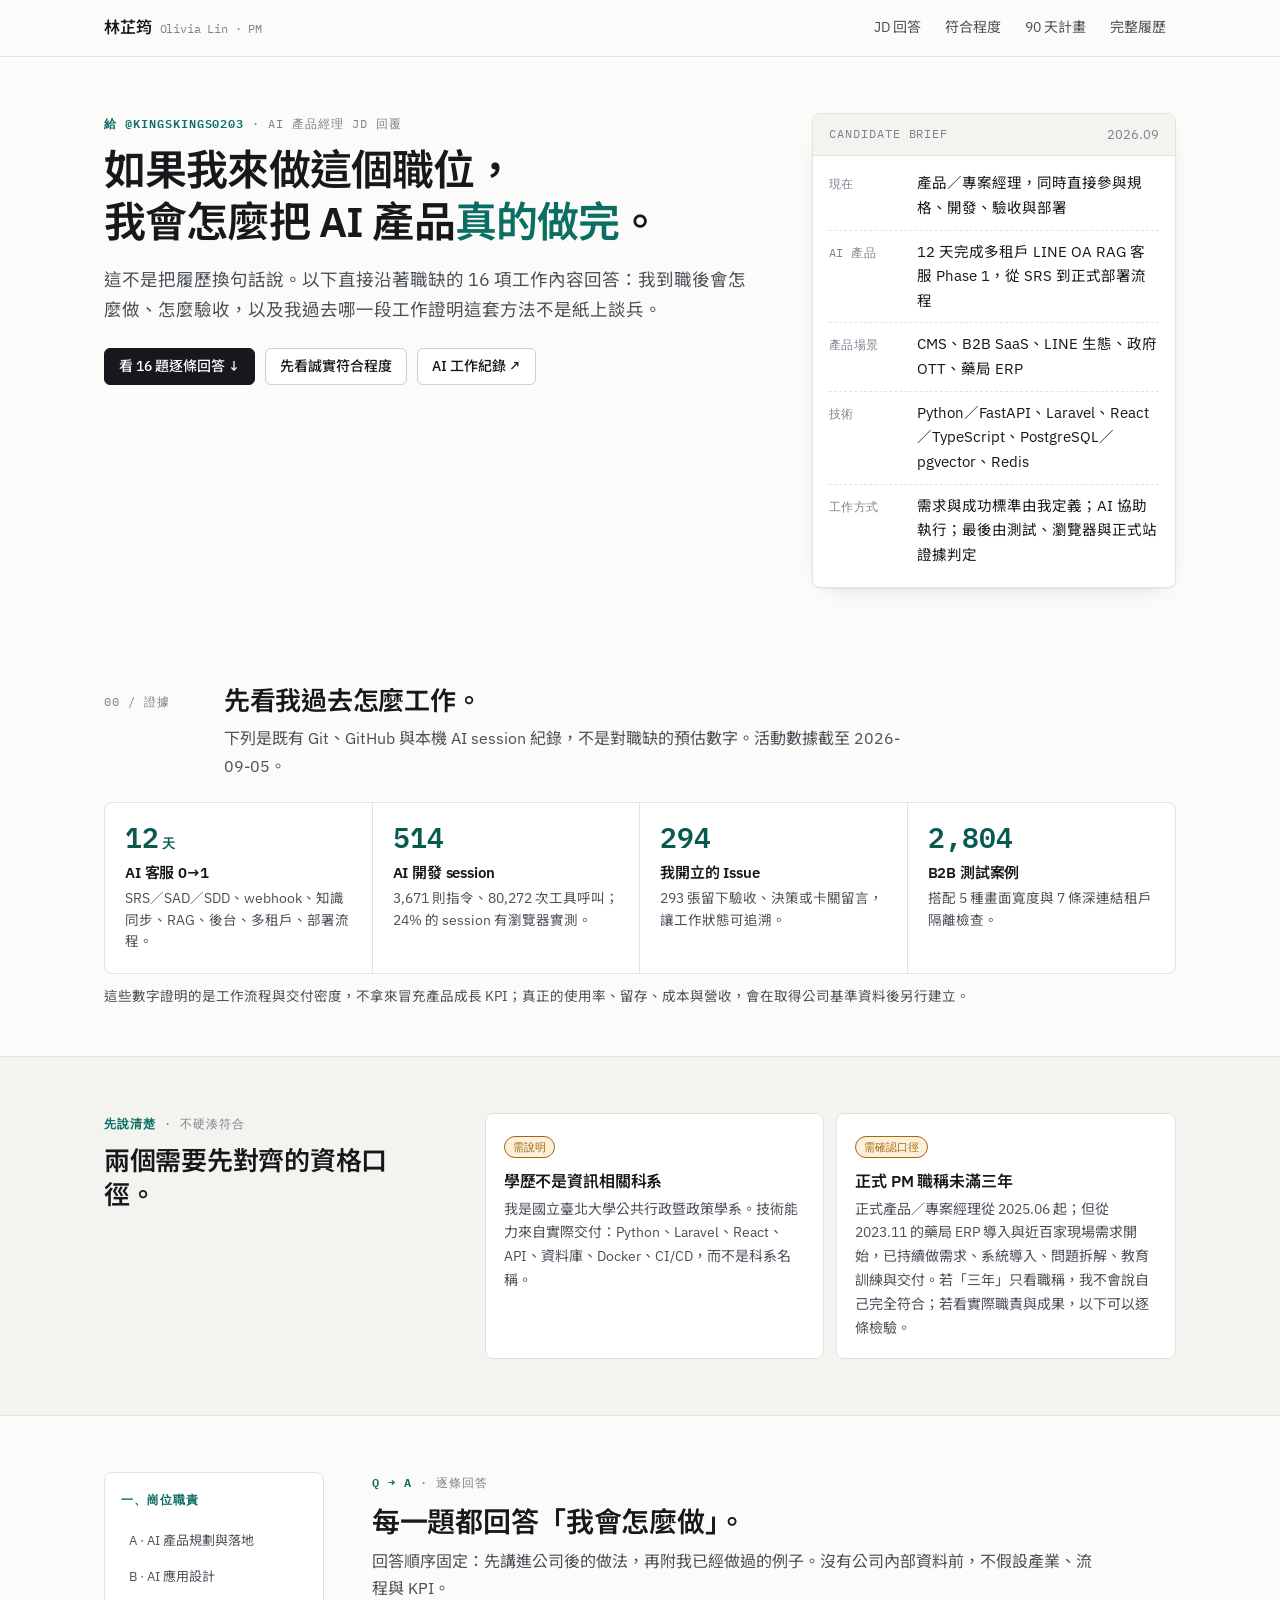
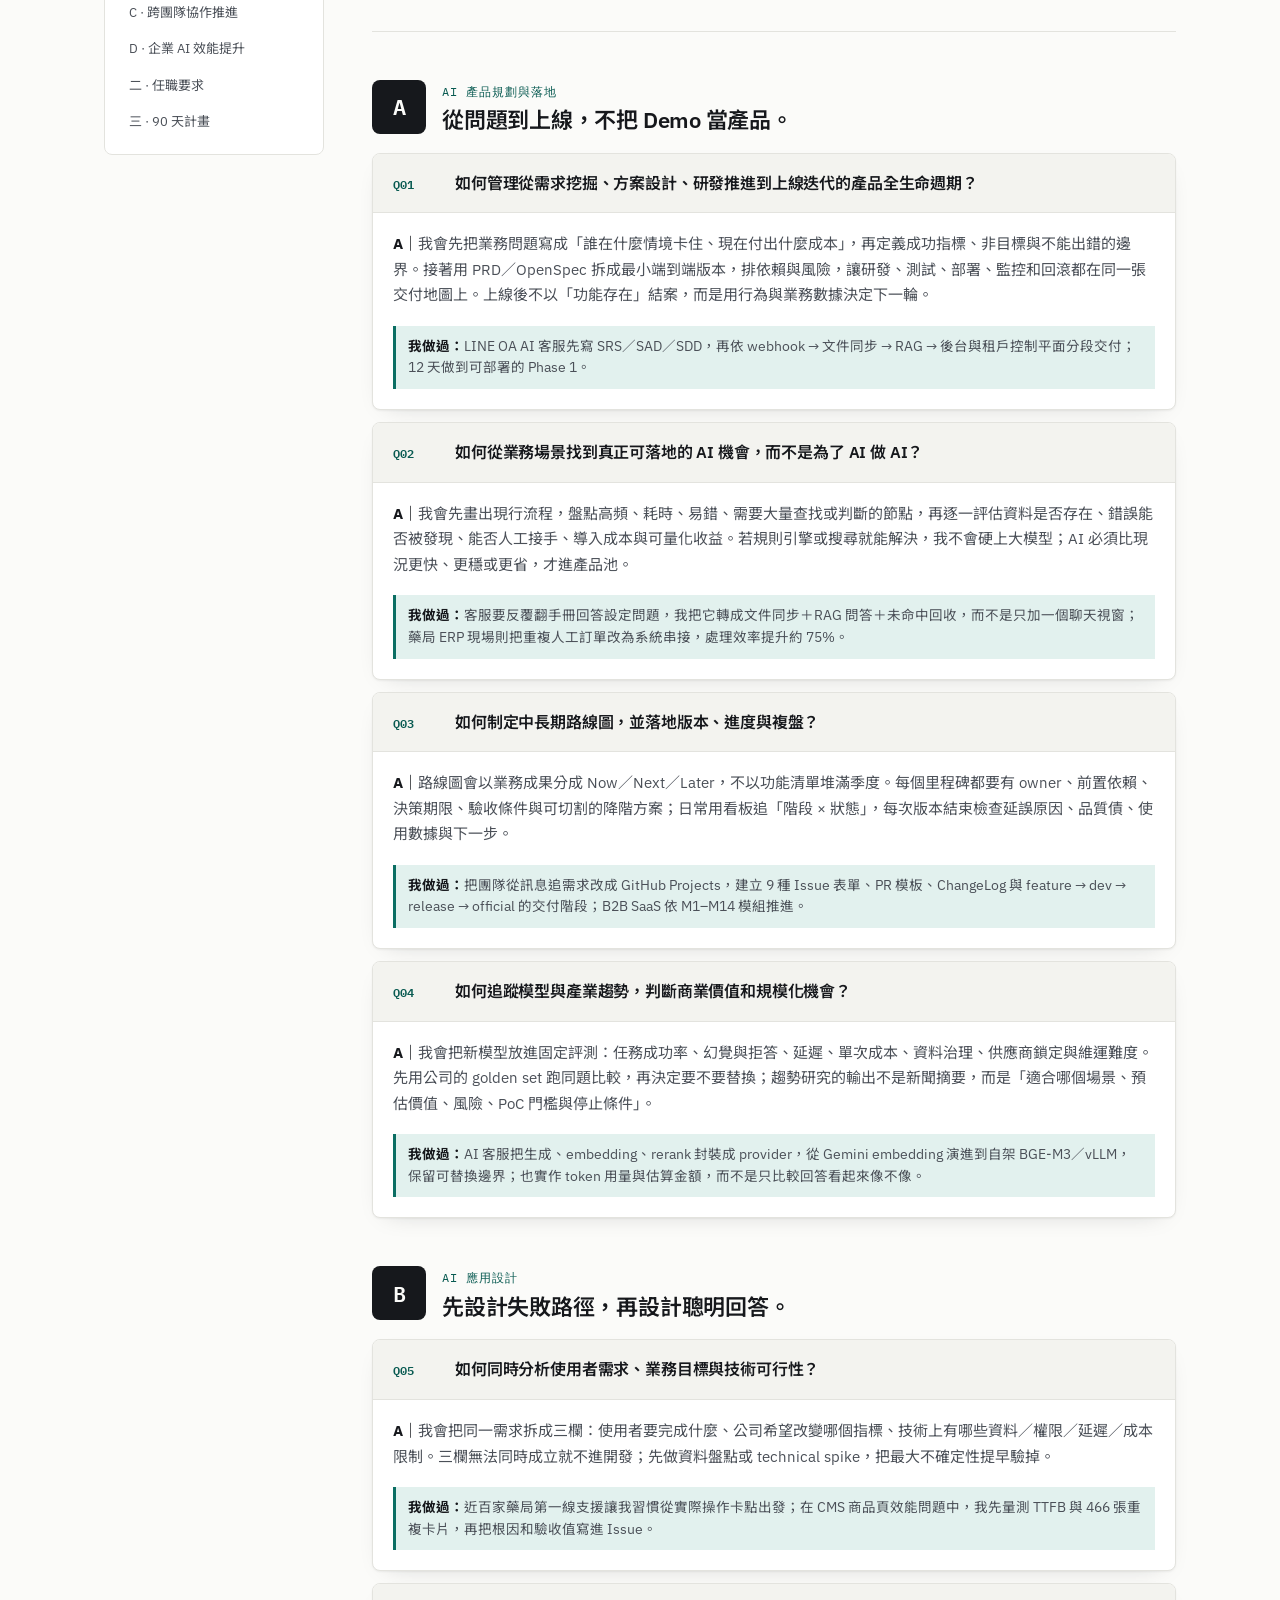
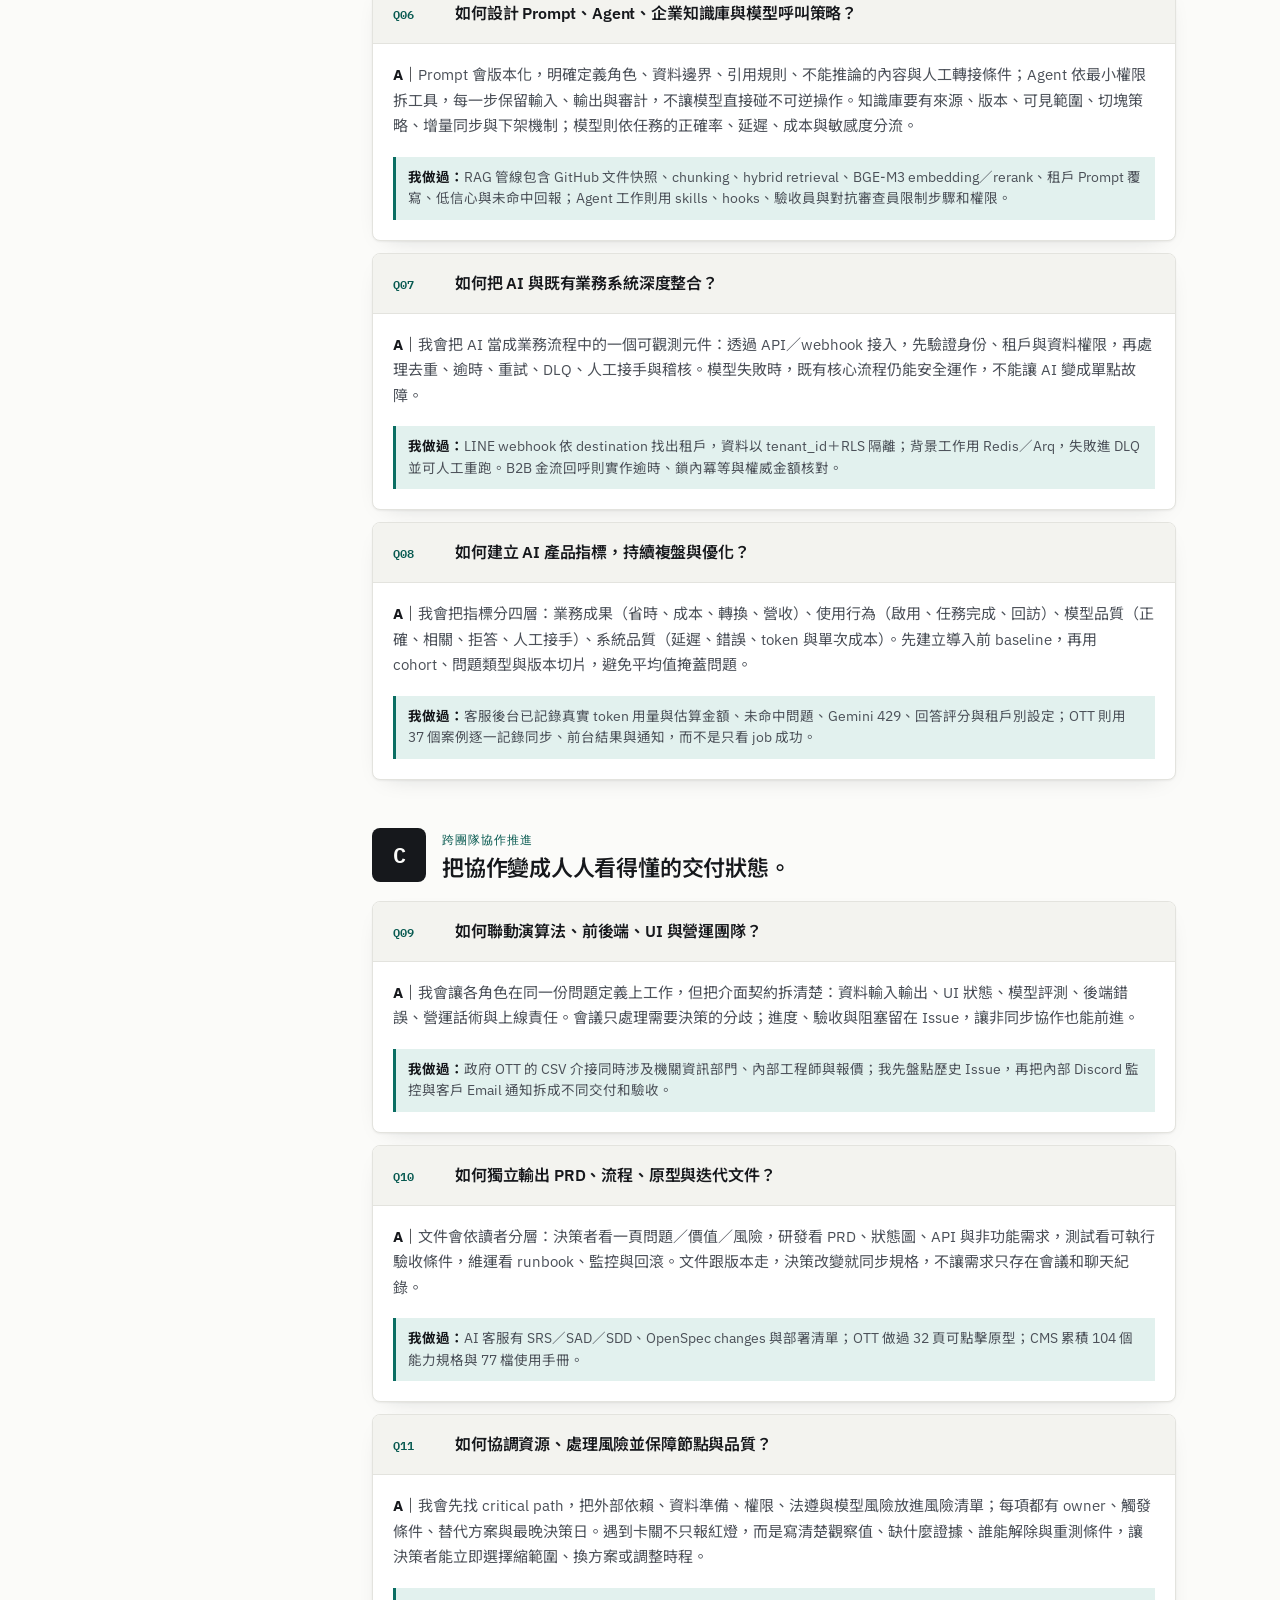
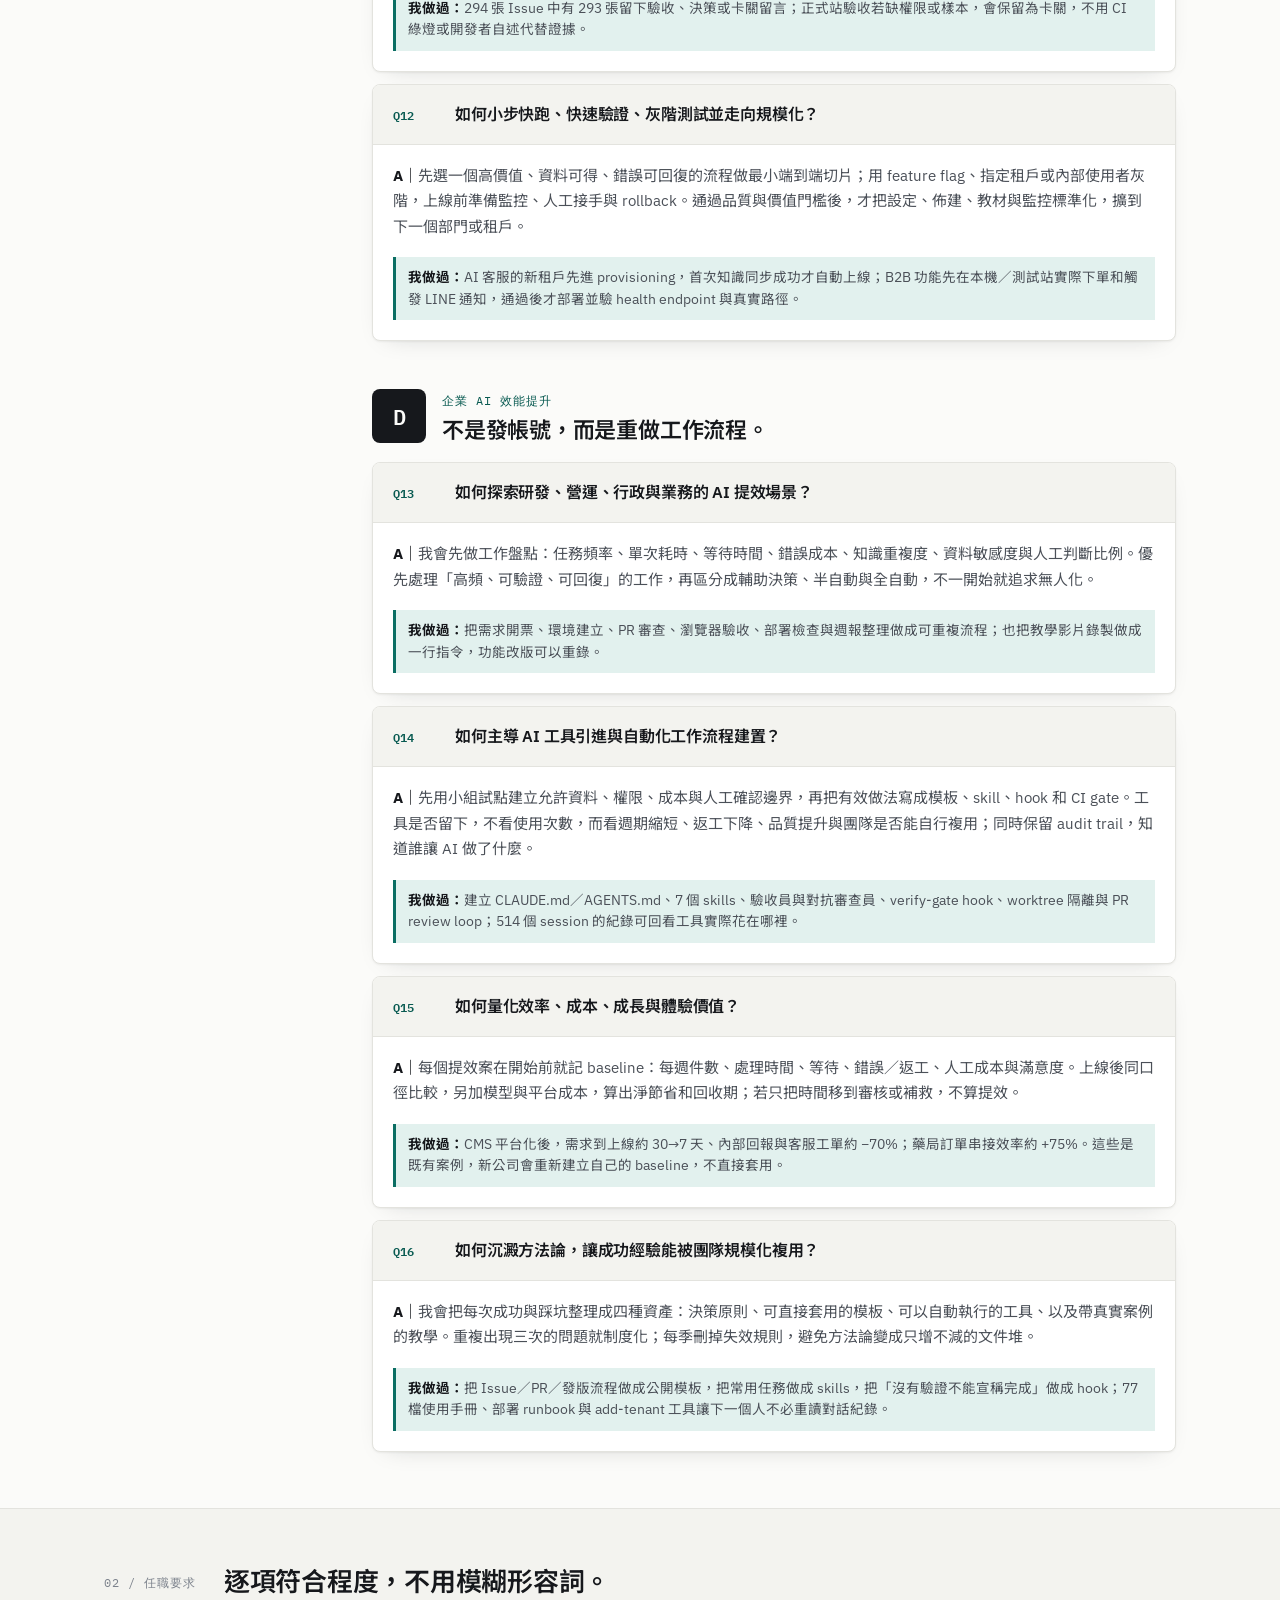
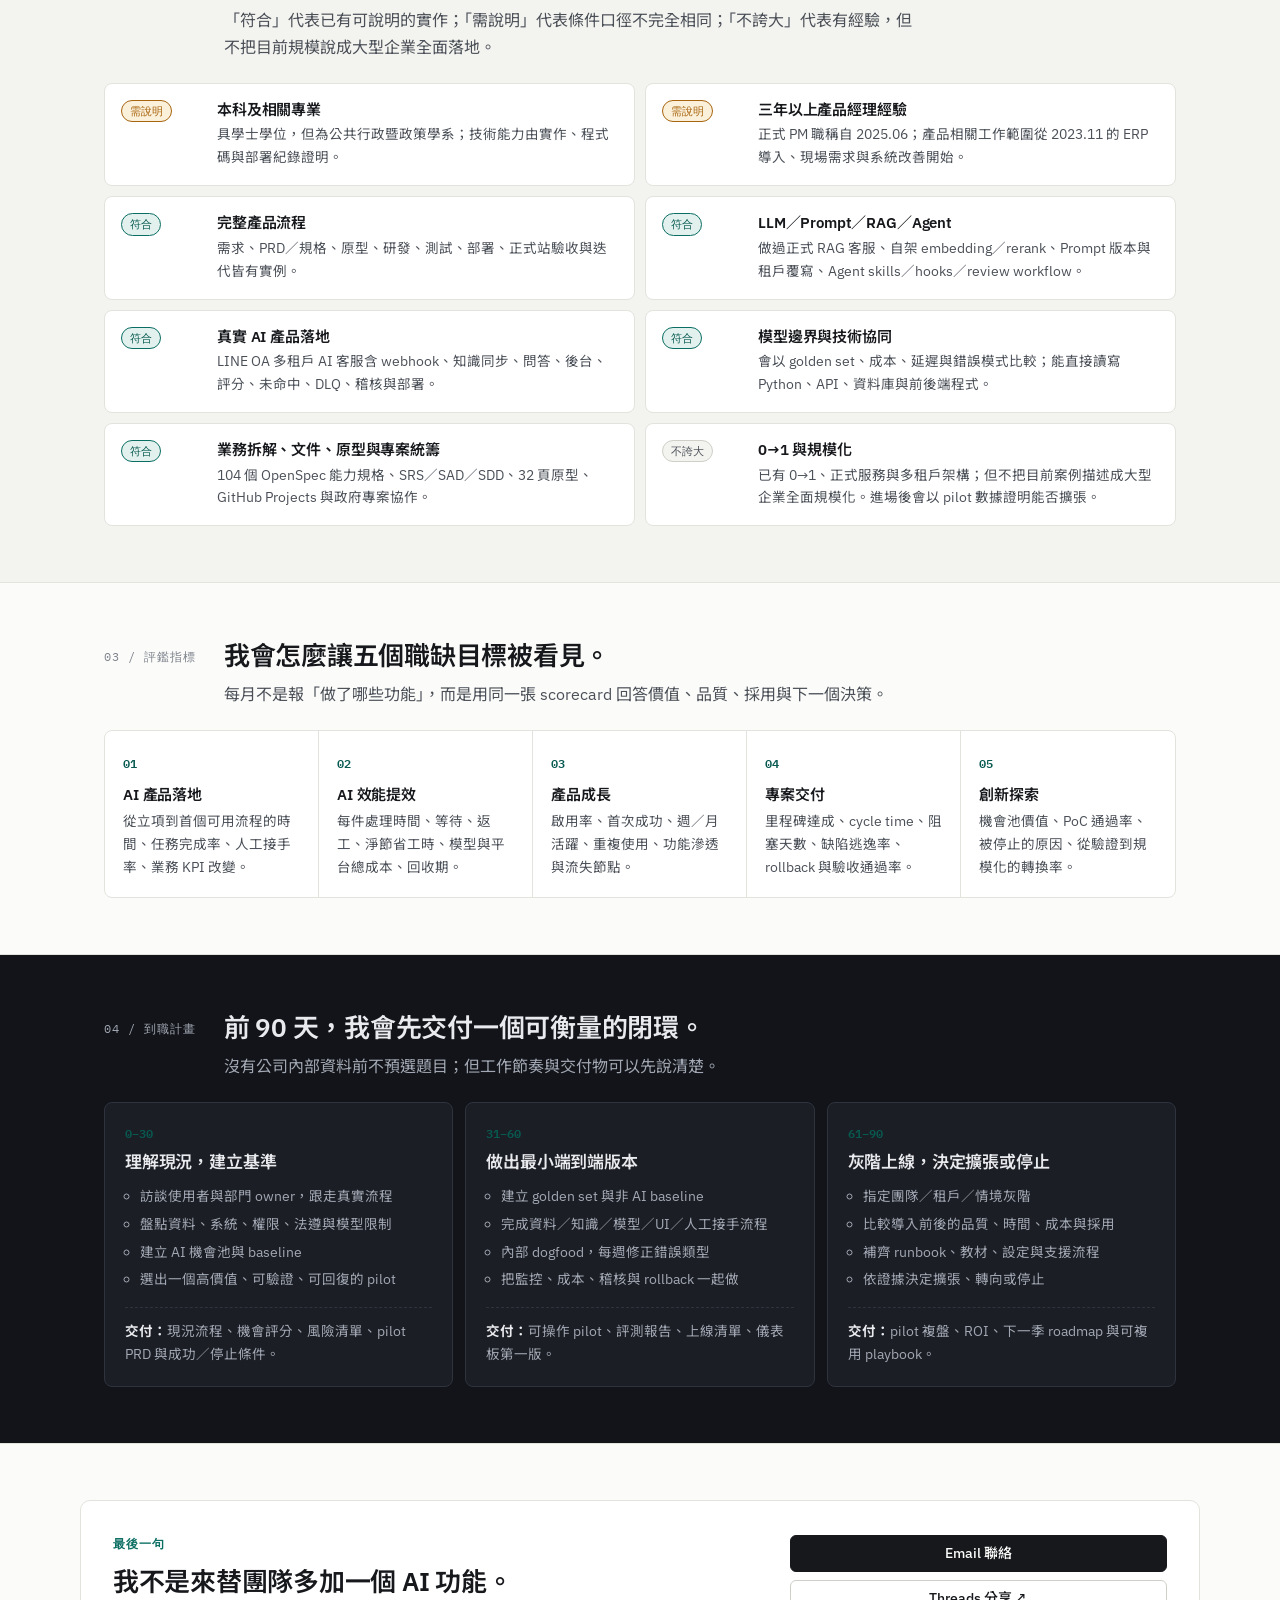
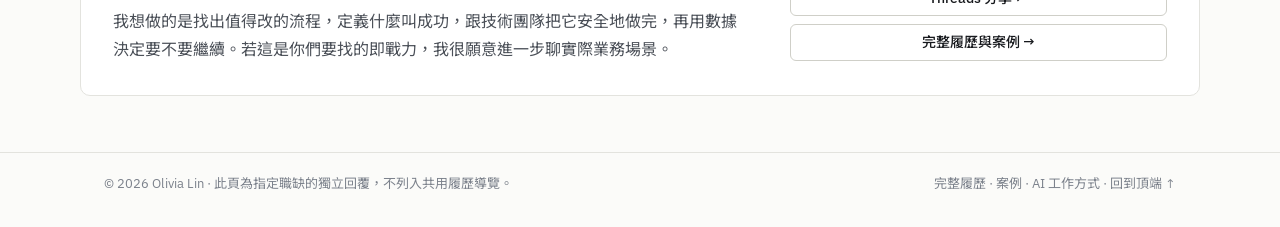
==== kingskings0203/index.html @ aa5549fa "新增【履歷網站/職缺回覆】建立 AI 產品經理 JD 問答專頁" ====
<!doctype html>
<html lang="zh-Hant">
<head>
  <meta charset="utf-8">
  <meta name="viewport" content="width=device-width, initial-scale=1">
  <title>AI 產品經理 JD 逐條回答｜林芷筠 Olivia Lin</title>
  <meta name="description" content="針對 @kingskings0203 AI 產品經理職缺的逐條回答：我到職後會怎麼做，以及過去做過什麼可驗證的實例。">
  <meta name="robots" content="noindex,nofollow">
  <meta name="theme-color" content="#fbfbf9">
  <meta property="og:title" content="如果我來做這個 AI 產品經理｜林芷筠 Olivia Lin">
  <meta property="og:description" content="不只回答我會什麼，而是逐條說明我會怎麼把 AI 產品做完、驗收、上線與迭代。">
  <meta property="og:type" content="article">
  <link rel="icon" href="../favicon.svg" type="image/svg+xml">
  <link rel="preconnect" href="https://fonts.googleapis.com">
  <link rel="preconnect" href="https://fonts.gstatic.com" crossorigin>
  <link href="https://fonts.googleapis.com/css2?family=IBM+Plex+Mono:wght@400;500;600&family=IBM+Plex+Sans:wght@400;500;600&family=Noto+Sans+TC:wght@400;500;600;700&display=swap" rel="stylesheet">
  <link rel="stylesheet" href="../styles.css?v=9">
  <link rel="stylesheet" href="page.css?v=1">
  <script src="../script.js?v=4" defer></script>
</head>
<body>
<a class="skip-link" href="#main">跳到主要內容</a>

<header class="site-header">
  <div class="container header-row">
    <a class="wordmark" href="../index.html">林芷筠 <small>Olivia Lin · PM</small></a>
    <nav class="nav" aria-label="本頁導覽">
      <a href="#answers">JD 回答</a>
      <a href="#fit">符合程度</a>
      <a href="#plan">90 天計畫</a>
      <a href="../index.html">完整履歷</a>
    </nav>
  </div>
</header>

<main id="main">
  <section class="hero fit-hero">
    <div class="container hero-grid">
      <div>
        <p class="eyebrow"><b>給 @kingskings0203</b> · AI 產品經理 JD 回覆</p>
        <h1>如果我來做這個職位，<br>我會怎麼把 AI 產品<em>真的做完</em>。</h1>
        <p class="lead">這不是把履歷換句話說。以下直接沿著職缺的 16 項工作內容回答：我到職後會怎麼做、怎麼驗收，以及我過去哪一段工作證明這套方法不是紙上談兵。</p>
        <div class="hero-actions">
          <a class="btn btn-primary" href="#answers">看 16 題逐條回答 ↓</a>
          <a class="btn" href="#fit">先看誠實符合程度</a>
          <a class="btn" href="../ai-workflow.html">AI 工作紀錄 ↗</a>
        </div>
      </div>
      <aside class="fact-card intro-card" aria-label="候選人摘要">
        <div class="fact-head"><span class="eyebrow" style="margin:0">Candidate brief</span><span class="tiny">2026.09</span></div>
        <dl>
          <div class="row"><dt>現在</dt><dd>產品／專案經理，同時直接參與規格、開發、驗收與部署</dd></div>
          <div class="row"><dt>AI 產品</dt><dd>12 天完成多租戶 LINE OA RAG 客服 Phase 1，從 SRS 到正式部署流程</dd></div>
          <div class="row"><dt>產品場景</dt><dd>CMS、B2B SaaS、LINE 生態、政府 OTT、藥局 ERP</dd></div>
          <div class="row"><dt>技術</dt><dd>Python／FastAPI、Laravel、React／TypeScript、PostgreSQL／pgvector、Redis</dd></div>
          <div class="row"><dt>工作方式</dt><dd>需求與成功標準由我定義；AI 協助執行；最後由測試、瀏覽器與正式站證據判定</dd></div>
        </dl>
      </aside>
    </div>
  </section>

  <section class="section flush evidence-strip" aria-labelledby="evidence-title">
    <div class="container">
      <div class="section-head compact-head">
        <div class="index">00 / 證據</div>
        <div>
          <h2 id="evidence-title">先看我過去怎麼工作。</h2>
          <p class="desc">下列是既有 Git、GitHub 與本機 AI session 紀錄，不是對職缺的預估數字。活動數據截至 2026-09-05。</p>
        </div>
      </div>
      <div class="proof-grid">
        <article class="proof"><div class="proof-value">12<small>天</small></div><h3>AI 客服 0→1</h3><p>SRS／SAD／SDD、webhook、知識同步、RAG、後台、多租戶、部署流程。</p></article>
        <article class="proof"><div class="proof-value">514</div><h3>AI 開發 session</h3><p>3,671 則指令、80,272 次工具呼叫；24% 的 session 有瀏覽器實測。</p></article>
        <article class="proof"><div class="proof-value">294</div><h3>我開立的 Issue</h3><p>293 張留下驗收、決策或卡關留言，讓工作狀態可追溯。</p></article>
        <article class="proof"><div class="proof-value">2,804</div><h3>B2B 測試案例</h3><p>搭配 5 種畫面寬度與 7 條深連結租戶隔離檢查。</p></article>
      </div>
      <p class="source-note">這些數字證明的是工作流程與交付密度，不拿來冒充產品成長 KPI；真正的使用率、留存、成本與營收，會在取得公司基準資料後另行建立。</p>
    </div>
  </section>

  <section class="section honesty-section" aria-labelledby="honesty-title">
    <div class="container honesty-grid">
      <div>
        <p class="eyebrow"><b>先說清楚</b> · 不硬湊符合</p>
        <h2 id="honesty-title">兩個需要先對齊的資格口徑。</h2>
      </div>
      <div class="honesty-cards">
        <article>
          <span class="status explain">需說明</span>
          <h3>學歷不是資訊相關科系</h3>
          <p>我是國立臺北大學公共行政暨政策學系。技術能力來自實際交付：Python、Laravel、React、API、資料庫、Docker、CI/CD，而不是科系名稱。</p>
        </article>
        <article>
          <span class="status explain">需確認口徑</span>
          <h3>正式 PM 職稱未滿三年</h3>
          <p>正式產品／專案經理從 2025.06 起；但從 2023.11 的藥局 ERP 導入與近百家現場需求開始，已持續做需求、系統導入、問題拆解、教育訓練與交付。若「三年」只看職稱，我不會說自己完全符合；若看實際職責與成果，以下可以逐條檢驗。</p>
        </article>
      </div>
    </div>
  </section>

  <section class="section" id="answers">
    <div class="container qa-layout">
      <aside class="qa-nav" aria-label="JD 回答章節">
        <p class="eyebrow"><b>一、崗位職責</b></p>
        <a href="#planning">A · AI 產品規劃與落地</a>
        <a href="#design">B · AI 應用設計</a>
        <a href="#collaboration">C · 跨團隊協作推進</a>
        <a href="#efficiency">D · 企業 AI 效能提升</a>
        <a href="#fit">二 · 任職要求</a>
        <a href="#plan">三 · 90 天計畫</a>
      </aside>

      <div class="qa-content">
        <header class="qa-intro">
          <p class="eyebrow"><b>Q → A</b> · 逐條回答</p>
          <h2>每一題都回答「我會怎麼做」。</h2>
          <p>回答順序固定：先講進公司後的做法，再附我已經做過的例子。沒有公司內部資料前，不假設產業、流程與 KPI。</p>
        </header>

        <section class="qa-group" id="planning" aria-labelledby="planning-title">
          <div class="group-title"><span>A</span><div><p>AI 產品規劃與落地</p><h2 id="planning-title">從問題到上線，不把 Demo 當產品。</h2></div></div>

          <article class="qa-card">
            <div class="q-line"><span>Q01</span><h3>如何管理從需求挖掘、方案設計、研發推進到上線迭代的產品全生命週期？</h3></div>
            <div class="answer"><p><b>A｜</b>我會先把業務問題寫成「誰在什麼情境卡住、現在付出什麼成本」，再定義成功指標、非目標與不能出錯的邊界。接著用 PRD／OpenSpec 拆成最小端到端版本，排依賴與風險，讓研發、測試、部署、監控和回滾都在同一張交付地圖上。上線後不以「功能存在」結案，而是用行為與業務數據決定下一輪。</p></div>
            <p class="evidence"><b>我做過：</b>LINE OA AI 客服先寫 SRS／SAD／SDD，再依 webhook → 文件同步 → RAG → 後台與租戶控制平面分段交付；12 天做到可部署的 Phase 1。</p>
          </article>

          <article class="qa-card">
            <div class="q-line"><span>Q02</span><h3>如何從業務場景找到真正可落地的 AI 機會，而不是為了 AI 做 AI？</h3></div>
            <div class="answer"><p><b>A｜</b>我會先畫出現行流程，盤點高頻、耗時、易錯、需要大量查找或判斷的節點，再逐一評估資料是否存在、錯誤能否被發現、能否人工接手、導入成本與可量化收益。若規則引擎或搜尋就能解決，我不會硬上大模型；AI 必須比現況更快、更穩或更省，才進產品池。</p></div>
            <p class="evidence"><b>我做過：</b>客服要反覆翻手冊回答設定問題，我把它轉成文件同步＋RAG 問答＋未命中回收，而不是只加一個聊天視窗；藥局 ERP 現場則把重複人工訂單改為系統串接，處理效率提升約 75%。</p>
          </article>

          <article class="qa-card">
            <div class="q-line"><span>Q03</span><h3>如何制定中長期路線圖，並落地版本、進度與複盤？</h3></div>
            <div class="answer"><p><b>A｜</b>路線圖會以業務成果分成 Now／Next／Later，不以功能清單堆滿季度。每個里程碑都要有 owner、前置依賴、決策期限、驗收條件與可切割的降階方案；日常用看板追「階段 × 狀態」，每次版本結束檢查延誤原因、品質債、使用數據與下一步。</p></div>
            <p class="evidence"><b>我做過：</b>把團隊從訊息追需求改成 GitHub Projects，建立 9 種 Issue 表單、PR 模板、ChangeLog 與 feature → dev → release → official 的交付階段；B2B SaaS 依 M1–M14 模組推進。</p>
          </article>

          <article class="qa-card">
            <div class="q-line"><span>Q04</span><h3>如何追蹤模型與產業趨勢，判斷商業價值和規模化機會？</h3></div>
            <div class="answer"><p><b>A｜</b>我會把新模型放進固定評測：任務成功率、幻覺與拒答、延遲、單次成本、資料治理、供應商鎖定與維運難度。先用公司的 golden set 跑同題比較，再決定要不要替換；趨勢研究的輸出不是新聞摘要，而是「適合哪個場景、預估價值、風險、PoC 門檻與停止條件」。</p></div>
            <p class="evidence"><b>我做過：</b>AI 客服把生成、embedding、rerank 封裝成 provider，從 Gemini embedding 演進到自架 BGE-M3／vLLM，保留可替換邊界；也實作 token 用量與估算金額，而不是只比較回答看起來像不像。</p>
          </article>
        </section>

        <section class="qa-group" id="design" aria-labelledby="design-title">
          <div class="group-title"><span>B</span><div><p>AI 應用設計</p><h2 id="design-title">先設計失敗路徑，再設計聰明回答。</h2></div></div>

          <article class="qa-card">
            <div class="q-line"><span>Q05</span><h3>如何同時分析使用者需求、業務目標與技術可行性？</h3></div>
            <div class="answer"><p><b>A｜</b>我會把同一需求拆成三欄：使用者要完成什麼、公司希望改變哪個指標、技術上有哪些資料／權限／延遲／成本限制。三欄無法同時成立就不進開發；先做資料盤點或 technical spike，把最大不確定性提早驗掉。</p></div>
            <p class="evidence"><b>我做過：</b>近百家藥局第一線支援讓我習慣從實際操作卡點出發；在 CMS 商品頁效能問題中，我先量測 TTFB 與 466 張重複卡片，再把根因和驗收值寫進 Issue。</p>
          </article>

          <article class="qa-card">
            <div class="q-line"><span>Q06</span><h3>如何設計 Prompt、Agent、企業知識庫與模型呼叫策略？</h3></div>
            <div class="answer"><p><b>A｜</b>Prompt 會版本化，明確定義角色、資料邊界、引用規則、不能推論的內容與人工轉接條件；Agent 依最小權限拆工具，每一步保留輸入、輸出與審計，不讓模型直接碰不可逆操作。知識庫要有來源、版本、可見範圍、切塊策略、增量同步與下架機制；模型則依任務的正確率、延遲、成本與敏感度分流。</p></div>
            <p class="evidence"><b>我做過：</b>RAG 管線包含 GitHub 文件快照、chunking、hybrid retrieval、BGE-M3 embedding／rerank、租戶 Prompt 覆寫、低信心與未命中回報；Agent 工作則用 skills、hooks、驗收員與對抗審查員限制步驟和權限。</p>
          </article>

          <article class="qa-card">
            <div class="q-line"><span>Q07</span><h3>如何把 AI 與既有業務系統深度整合？</h3></div>
            <div class="answer"><p><b>A｜</b>我會把 AI 當成業務流程中的一個可觀測元件：透過 API／webhook 接入，先驗證身份、租戶與資料權限，再處理去重、逾時、重試、DLQ、人工接手與稽核。模型失敗時，既有核心流程仍能安全運作，不能讓 AI 變成單點故障。</p></div>
            <p class="evidence"><b>我做過：</b>LINE webhook 依 destination 找出租戶，資料以 tenant_id＋RLS 隔離；背景工作用 Redis／Arq，失敗進 DLQ 並可人工重跑。B2B 金流回呼則實作逾時、鎖內冪等與權威金額核對。</p>
          </article>

          <article class="qa-card">
            <div class="q-line"><span>Q08</span><h3>如何建立 AI 產品指標，持續複盤與優化？</h3></div>
            <div class="answer"><p><b>A｜</b>我會把指標分四層：業務成果（省時、成本、轉換、營收）、使用行為（啟用、任務完成、回訪）、模型品質（正確、相關、拒答、人工接手）、系統品質（延遲、錯誤、token 與單次成本）。先建立導入前 baseline，再用 cohort、問題類型與版本切片，避免平均值掩蓋問題。</p></div>
            <p class="evidence"><b>我做過：</b>客服後台已記錄真實 token 用量與估算金額、未命中問題、Gemini 429、回答評分與租戶別設定；OTT 則用 37 個案例逐一記錄同步、前台結果與通知，而不是只看 job 成功。</p>
          </article>
        </section>

        <section class="qa-group" id="collaboration" aria-labelledby="collaboration-title">
          <div class="group-title"><span>C</span><div><p>跨團隊協作推進</p><h2 id="collaboration-title">把協作變成人人看得懂的交付狀態。</h2></div></div>

          <article class="qa-card">
            <div class="q-line"><span>Q09</span><h3>如何聯動演算法、前後端、UI 與營運團隊？</h3></div>
            <div class="answer"><p><b>A｜</b>我會讓各角色在同一份問題定義上工作，但把介面契約拆清楚：資料輸入輸出、UI 狀態、模型評測、後端錯誤、營運話術與上線責任。會議只處理需要決策的分歧；進度、驗收與阻塞留在 Issue，讓非同步協作也能前進。</p></div>
            <p class="evidence"><b>我做過：</b>政府 OTT 的 CSV 介接同時涉及機關資訊部門、內部工程師與報價；我先盤點歷史 Issue，再把內部 Discord 監控與客戶 Email 通知拆成不同交付和驗收。</p>
          </article>

          <article class="qa-card">
            <div class="q-line"><span>Q10</span><h3>如何獨立輸出 PRD、流程、原型與迭代文件？</h3></div>
            <div class="answer"><p><b>A｜</b>文件會依讀者分層：決策者看一頁問題／價值／風險，研發看 PRD、狀態圖、API 與非功能需求，測試看可執行驗收條件，維運看 runbook、監控與回滾。文件跟版本走，決策改變就同步規格，不讓需求只存在會議和聊天紀錄。</p></div>
            <p class="evidence"><b>我做過：</b>AI 客服有 SRS／SAD／SDD、OpenSpec changes 與部署清單；OTT 做過 32 頁可點擊原型；CMS 累積 104 個能力規格與 77 檔使用手冊。</p>
          </article>

          <article class="qa-card">
            <div class="q-line"><span>Q11</span><h3>如何協調資源、處理風險並保障節點與品質？</h3></div>
            <div class="answer"><p><b>A｜</b>我會先找 critical path，把外部依賴、資料準備、權限、法遵與模型風險放進風險清單；每項都有 owner、觸發條件、替代方案與最晚決策日。遇到卡關不只報紅燈，而是寫清楚觀察值、缺什麼證據、誰能解除與重測條件，讓決策者能立即選擇縮範圍、換方案或調整時程。</p></div>
            <p class="evidence"><b>我做過：</b>294 張 Issue 中有 293 張留下驗收、決策或卡關留言；正式站驗收若缺權限或樣本，會保留為卡關，不用 CI 綠燈或開發者自述代替證據。</p>
          </article>

          <article class="qa-card">
            <div class="q-line"><span>Q12</span><h3>如何小步快跑、快速驗證、灰階測試並走向規模化？</h3></div>
            <div class="answer"><p><b>A｜</b>先選一個高價值、資料可得、錯誤可回復的流程做最小端到端切片；用 feature flag、指定租戶或內部使用者灰階，上線前準備監控、人工接手與 rollback。通過品質與價值門檻後，才把設定、佈建、教材與監控標準化，擴到下一個部門或租戶。</p></div>
            <p class="evidence"><b>我做過：</b>AI 客服的新租戶先進 provisioning，首次知識同步成功才自動上線；B2B 功能先在本機／測試站實際下單和觸發 LINE 通知，通過後才部署並驗 health endpoint 與真實路徑。</p>
          </article>
        </section>

        <section class="qa-group" id="efficiency" aria-labelledby="efficiency-title">
          <div class="group-title"><span>D</span><div><p>企業 AI 效能提升</p><h2 id="efficiency-title">不是發帳號，而是重做工作流程。</h2></div></div>

          <article class="qa-card">
            <div class="q-line"><span>Q13</span><h3>如何探索研發、營運、行政與業務的 AI 提效場景？</h3></div>
            <div class="answer"><p><b>A｜</b>我會先做工作盤點：任務頻率、單次耗時、等待時間、錯誤成本、知識重複度、資料敏感度與人工判斷比例。優先處理「高頻、可驗證、可回復」的工作，再區分成輔助決策、半自動與全自動，不一開始就追求無人化。</p></div>
            <p class="evidence"><b>我做過：</b>把需求開票、環境建立、PR 審查、瀏覽器驗收、部署檢查與週報整理做成可重複流程；也把教學影片錄製做成一行指令，功能改版可以重錄。</p>
          </article>

          <article class="qa-card">
            <div class="q-line"><span>Q14</span><h3>如何主導 AI 工具引進與自動化工作流程建置？</h3></div>
            <div class="answer"><p><b>A｜</b>先用小組試點建立允許資料、權限、成本與人工確認邊界，再把有效做法寫成模板、skill、hook 和 CI gate。工具是否留下，不看使用次數，而看週期縮短、返工下降、品質提升與團隊是否能自行複用；同時保留 audit trail，知道誰讓 AI 做了什麼。</p></div>
            <p class="evidence"><b>我做過：</b>建立 CLAUDE.md／AGENTS.md、7 個 skills、驗收員與對抗審查員、verify-gate hook、worktree 隔離與 PR review loop；514 個 session 的紀錄可回看工具實際花在哪裡。</p>
          </article>

          <article class="qa-card">
            <div class="q-line"><span>Q15</span><h3>如何量化效率、成本、成長與體驗價值？</h3></div>
            <div class="answer"><p><b>A｜</b>每個提效案在開始前就記 baseline：每週件數、處理時間、等待、錯誤／返工、人工成本與滿意度。上線後同口徑比較，另加模型與平台成本，算出淨節省和回收期；若只把時間移到審核或補救，不算提效。</p></div>
            <p class="evidence"><b>我做過：</b>CMS 平台化後，需求到上線約 30→7 天、內部回報與客服工單約 −70%；藥局訂單串接效率約 +75%。這些是既有案例，新公司會重新建立自己的 baseline，不直接套用。</p>
          </article>

          <article class="qa-card">
            <div class="q-line"><span>Q16</span><h3>如何沉澱方法論，讓成功經驗能被團隊規模化複用？</h3></div>
            <div class="answer"><p><b>A｜</b>我會把每次成功與踩坑整理成四種資產：決策原則、可直接套用的模板、可以自動執行的工具、以及帶真實案例的教學。重複出現三次的問題就制度化；每季刪掉失效規則，避免方法論變成只增不減的文件堆。</p></div>
            <p class="evidence"><b>我做過：</b>把 Issue／PR／發版流程做成公開模板，把常用任務做成 skills，把「沒有驗證不能宣稱完成」做成 hook；77 檔使用手冊、部署 runbook 與 add-tenant 工具讓下一個人不必重讀對話紀錄。</p>
          </article>
        </section>
      </div>
    </div>
  </section>

  <section class="section fit-section" id="fit" aria-labelledby="fit-title">
    <div class="container">
      <div class="section-head compact-head">
        <div class="index">02 / 任職要求</div>
        <div>
          <h2 id="fit-title">逐項符合程度，不用模糊形容詞。</h2>
          <p class="desc">「符合」代表已有可說明的實作；「需說明」代表條件口徑不完全相同；「不誇大」代表有經驗，但不把目前規模說成大型企業全面落地。</p>
        </div>
      </div>
      <div class="fit-list">
        <article><span class="status explain">需說明</span><div><h3>本科及相關專業</h3><p>具學士學位，但為公共行政暨政策學系；技術能力由實作、程式碼與部署紀錄證明。</p></div></article>
        <article><span class="status explain">需說明</span><div><h3>三年以上產品經理經驗</h3><p>正式 PM 職稱自 2025.06；產品相關工作範圍從 2023.11 的 ERP 導入、現場需求與系統改善開始。</p></div></article>
        <article><span class="status yes">符合</span><div><h3>完整產品流程</h3><p>需求、PRD／規格、原型、研發、測試、部署、正式站驗收與迭代皆有實例。</p></div></article>
        <article><span class="status yes">符合</span><div><h3>LLM／Prompt／RAG／Agent</h3><p>做過正式 RAG 客服、自架 embedding／rerank、Prompt 版本與租戶覆寫、Agent skills／hooks／review workflow。</p></div></article>
        <article><span class="status yes">符合</span><div><h3>真實 AI 產品落地</h3><p>LINE OA 多租戶 AI 客服含 webhook、知識同步、問答、後台、評分、未命中、DLQ、稽核與部署。</p></div></article>
        <article><span class="status yes">符合</span><div><h3>模型邊界與技術協同</h3><p>會以 golden set、成本、延遲與錯誤模式比較；能直接讀寫 Python、API、資料庫與前後端程式。</p></div></article>
        <article><span class="status yes">符合</span><div><h3>業務拆解、文件、原型與專案統籌</h3><p>104 個 OpenSpec 能力規格、SRS／SAD／SDD、32 頁原型、GitHub Projects 與政府專案協作。</p></div></article>
        <article><span class="status partial">不誇大</span><div><h3>0→1 與規模化</h3><p>已有 0→1、正式服務與多租戶架構；但不把目前案例描述成大型企業全面規模化。進場後會以 pilot 數據證明能否擴張。</p></div></article>
      </div>
    </div>
  </section>

  <section class="section score-section" aria-labelledby="score-title">
    <div class="container">
      <div class="section-head compact-head">
        <div class="index">03 / 評鑑指標</div>
        <div>
          <h2 id="score-title">我會怎麼讓五個職缺目標被看見。</h2>
          <p class="desc">每月不是報「做了哪些功能」，而是用同一張 scorecard 回答價值、品質、採用與下一個決策。</p>
        </div>
      </div>
      <div class="score-grid">
        <article><span>01</span><h3>AI 產品落地</h3><p>從立項到首個可用流程的時間、任務完成率、人工接手率、業務 KPI 改變。</p></article>
        <article><span>02</span><h3>AI 效能提效</h3><p>每件處理時間、等待、返工、淨節省工時、模型與平台總成本、回收期。</p></article>
        <article><span>03</span><h3>產品成長</h3><p>啟用率、首次成功、週／月活躍、重複使用、功能滲透與流失節點。</p></article>
        <article><span>04</span><h3>專案交付</h3><p>里程碑達成、cycle time、阻塞天數、缺陷逃逸率、rollback 與驗收通過率。</p></article>
        <article><span>05</span><h3>創新探索</h3><p>機會池價值、PoC 通過率、被停止的原因、從驗證到規模化的轉換率。</p></article>
      </div>
    </div>
  </section>

  <section class="section plan-section" id="plan" aria-labelledby="plan-title">
    <div class="container">
      <div class="section-head compact-head">
        <div class="index">04 / 到職計畫</div>
        <div>
          <h2 id="plan-title">前 90 天，我會先交付一個可衡量的閉環。</h2>
          <p class="desc">沒有公司內部資料前不預選題目；但工作節奏與交付物可以先說清楚。</p>
        </div>
      </div>
      <ol class="plan-grid">
        <li><div class="day">0–30</div><h3>理解現況，建立基準</h3><ul><li>訪談使用者與部門 owner，跟走真實流程</li><li>盤點資料、系統、權限、法遵與模型限制</li><li>建立 AI 機會池與 baseline</li><li>選出一個高價值、可驗證、可回復的 pilot</li></ul><p class="deliverable"><b>交付：</b>現況流程、機會評分、風險清單、pilot PRD 與成功／停止條件。</p></li>
        <li><div class="day">31–60</div><h3>做出最小端到端版本</h3><ul><li>建立 golden set 與非 AI baseline</li><li>完成資料／知識／模型／UI／人工接手流程</li><li>內部 dogfood，每週修正錯誤類型</li><li>把監控、成本、稽核與 rollback 一起做</li></ul><p class="deliverable"><b>交付：</b>可操作 pilot、評測報告、上線清單、儀表板第一版。</p></li>
        <li><div class="day">61–90</div><h3>灰階上線，決定擴張或停止</h3><ul><li>指定團隊／租戶／情境灰階</li><li>比較導入前後的品質、時間、成本與採用</li><li>補齊 runbook、教材、設定與支援流程</li><li>依證據決定擴張、轉向或停止</li></ul><p class="deliverable"><b>交付：</b>pilot 複盤、ROI、下一季 roadmap 與可複用 playbook。</p></li>
      </ol>
    </div>
  </section>

  <section class="section closing-section">
    <div class="container closing-card">
      <div>
        <p class="eyebrow"><b>最後一句</b></p>
        <h2>我不是來替團隊多加一個 AI 功能。</h2>
        <p>我想做的是找出值得改的流程，定義什麼叫成功，跟技術團隊把它安全地做完，再用數據決定要不要繼續。若這是你們要找的即戰力，我很願意進一步聊實際業務場景。</p>
      </div>
      <div class="closing-actions">
        <a class="btn btn-primary" href="mailto:rainy57091224@gmail.com">Email 聯絡</a>
        <a class="btn" href="https://www.threads.com/@pmenance.manager" target="_blank" rel="noreferrer">Threads 分享 ↗</a>
        <a class="btn" href="../index.html">完整履歷與案例 →</a>
      </div>
    </div>
  </section>
</main>

<footer class="site-footer">
  <div class="container row">
    <span>© <span id="year">2026</span> Olivia Lin · 此頁為指定職缺的獨立回覆，不列入共用履歷導覽。</span>
    <span><a href="../index.html">完整履歷</a> · <a href="../work.html">案例</a> · <a href="../ai-workflow.html">AI 工作方式</a> · <a href="#main">回到頂端 ↑</a></span>
  </div>
</footer>
</body>
</html>
---- styles.css ----
/* ==========================================================================
   Olivia Lin — résumé site
   Design: spec-sheet aesthetic. Dense, scannable, evidence-first.
   No build step. Tokens first, then layout, then components, then print.
   ========================================================================== */

:root {
  --bg: #fbfbf9;
  --surface: #ffffff;
  --surface-2: #f3f3ef;
  --ink: #16181c;
  --ink-2: #4b5058;
  --ink-3: #7c828c;
  --line: #e3e3de;
  --line-2: #cfcfc8;
  --accent: #0b6e63;
  --accent-ink: #085a51;
  --accent-soft: #e2f1ee;
  --warn: #a8650f;
  --warn-soft: #fbf0da;
  --dark: #121419;
  --dark-2: #1b1e25;
  --dark-3: #242832;
  --dark-ink: #e9eaee;
  --dark-ink-2: #a2a8b3;
  --dark-line: #2e333d;
  --mono: "IBM Plex Mono", ui-monospace, SFMono-Regular, Menlo, Consolas, monospace;
  --sans: "IBM Plex Sans", "Noto Sans TC", system-ui, -apple-system, "Segoe UI", "PingFang TC", "Microsoft JhengHei", sans-serif;
  --max: 1120px;
  --radius: 6px;
  --shadow: 0 1px 2px rgba(20, 22, 26, 0.05), 0 8px 24px -16px rgba(20, 22, 26, 0.25);
}

@media (prefers-color-scheme: dark) {
  :root:not([data-theme="light"]) {
    --bg: #0f1114;
    --surface: #15181d;
    --surface-2: #1b1f25;
    --ink: #e8e9ec;
    --ink-2: #b3b8c2;
    --ink-3: #7f8592;
    --line: #262a32;
    --line-2: #343945;
    --accent: #3fb9a8;
    --accent-ink: #6fd3c4;
    --accent-soft: #123a35;
    --warn: #e0a64a;
    --warn-soft: #3a2b12;
    --dark: #0a0b0e;
    --dark-2: #12141a;
    --dark-3: #1a1d25;
    --shadow: none;
  }
}

* { box-sizing: border-box; }
html { scroll-behavior: smooth; -webkit-text-size-adjust: 100%; }
body {
  margin: 0;
  background: var(--bg);
  color: var(--ink);
  font-family: var(--sans);
  font-size: 16px;
  line-height: 1.7;
  -webkit-font-smoothing: antialiased;
  text-rendering: optimizeLegibility;
}
a { color: inherit; text-decoration-color: var(--line-2); text-underline-offset: 3px; }
a:hover { text-decoration-color: var(--accent); }
strong { font-weight: 600; }
h1, h2, h3, h4 { margin: 0; line-height: 1.3; font-weight: 600; letter-spacing: -0.01em; }
p { margin: 0 0 1em; }
ul, ol { margin: 0; padding-left: 1.25em; }
li + li { margin-top: 0.35em; }
img { max-width: 100%; height: auto; display: block; }
code, .mono { font-family: var(--mono); font-size: 0.92em; }
hr { border: 0; border-top: 1px solid var(--line); margin: 0; }

.container { max-width: var(--max); margin: 0 auto; padding: 0 24px; }
.skip-link {
  position: fixed; left: 12px; top: -60px; z-index: 100;
  background: var(--ink); color: var(--bg); padding: 8px 12px; border-radius: var(--radius);
}
.skip-link:focus { top: 12px; }

/* --------------------------------------------------------------------------
   Labels & type utilities
   -------------------------------------------------------------------------- */
.eyebrow {
  font-family: var(--mono);
  font-size: 12px;
  letter-spacing: 0.08em;
  text-transform: uppercase;
  color: var(--ink-3);
  margin: 0 0 10px;
}
.eyebrow b { color: var(--accent); font-weight: 600; }
.muted { color: var(--ink-2); }
.small { font-size: 14px; }
.tiny { font-size: 12.5px; color: var(--ink-3); }
.num { font-family: var(--mono); font-variant-numeric: tabular-nums; }
.lead { font-size: 17.5px; line-height: 1.75; color: var(--ink-2); max-width: 62ch; }

/* --------------------------------------------------------------------------
   Header
   -------------------------------------------------------------------------- */
.site-header {
  position: sticky; top: 0; z-index: 50;
  background: color-mix(in srgb, var(--bg) 88%, transparent);
  backdrop-filter: saturate(160%) blur(10px);
  -webkit-backdrop-filter: saturate(160%) blur(10px);
  border-bottom: 1px solid var(--line);
}
.header-row {
  display: flex; align-items: center; gap: 20px; min-height: 56px;
}
.wordmark {
  text-decoration: none; font-weight: 600; letter-spacing: -0.01em; white-space: nowrap;
  display: inline-flex; align-items: baseline; gap: 8px;
}
.wordmark small { font-family: var(--mono); font-weight: 400; font-size: 12px; color: var(--ink-3); }
.nav { display: flex; gap: 4px; margin-left: auto; overflow-x: auto; scrollbar-width: none; }
.nav::-webkit-scrollbar { display: none; }
.nav a {
  text-decoration: none; font-size: 14px; color: var(--ink-2); padding: 6px 10px; border-radius: 4px; white-space: nowrap;
}
.nav a:hover { color: var(--ink); background: var(--surface-2); }
.nav a[aria-current="page"] { color: var(--ink); font-weight: 600; }
.nav a[aria-current="page"]::before { content: "▸ "; color: var(--accent); }
.header-cta { white-space: nowrap; }

/* --------------------------------------------------------------------------
   Buttons & chips
   -------------------------------------------------------------------------- */
.btn {
  display: inline-flex; align-items: center; gap: 8px;
  padding: 9px 14px; border-radius: var(--radius); border: 1px solid var(--line-2);
  background: var(--surface); color: var(--ink); text-decoration: none; font-size: 14px; font-weight: 500;
  line-height: 1.2; transition: border-color .15s, background .15s, transform .15s;
}
.btn:hover { border-color: var(--ink-3); transform: translateY(-1px); }
.btn-primary { background: var(--ink); color: var(--bg); border-color: var(--ink); }
.btn-primary:hover { background: var(--accent-ink); border-color: var(--accent-ink); }
.btn-accent { background: var(--accent); color: #fff; border-color: var(--accent); }
.btn-accent:hover { background: var(--accent-ink); border-color: var(--accent-ink); }
.btn-sm { padding: 6px 10px; font-size: 13px; }
.btn .arrow { font-family: var(--mono); }

.chips { display: flex; flex-wrap: wrap; align-items: flex-start; gap: 6px; padding: 0; margin: 0; list-style: none; }
/* Grid/flex lists lay themselves out with gap; cancel the global `li + li` rhythm so items keep equal size. */
.chips > li, .case .metrics > li, .contact-list > li, .case-detail .kv > li, .pipeline > li, .steps > li { margin-top: 0; }
.chip {
  font-family: var(--mono); font-size: 12px; line-height: 1;
  padding: 6px 8px; border: 1px solid var(--line); border-radius: 4px; background: var(--surface);
  color: var(--ink-2); white-space: nowrap;
}
.chip.accent { border-color: var(--accent); color: var(--accent-ink); background: var(--accent-soft); }

/* --------------------------------------------------------------------------
   Sections
   -------------------------------------------------------------------------- */
.section { padding: 56px 0; border-top: 1px solid var(--line); }
.section.flush { border-top: 0; }
.section-head {
  display: grid; grid-template-columns: 96px 1fr; gap: 24px; align-items: start; margin-bottom: 28px;
}
.section-head .index { font-family: var(--mono); font-size: 12px; color: var(--ink-3); padding-top: 8px; letter-spacing: .08em; }
.section-head h2 { font-size: 26px; }
.section-head .desc { color: var(--ink-2); margin: 8px 0 0; max-width: 70ch; }
.section-head .side { justify-self: end; align-self: end; }
.section-head.with-side { grid-template-columns: 96px 1fr auto; }

/* --------------------------------------------------------------------------
   Hero
   -------------------------------------------------------------------------- */
.hero { padding: 56px 0 40px; }
.hero-grid { display: grid; grid-template-columns: minmax(0, 7fr) minmax(0, 5fr); gap: 48px; align-items: start; }
.hero h1 { font-size: clamp(30px, 4.2vw, 42px); line-height: 1.22; letter-spacing: -0.02em; margin: 6px 0 18px; }
.hero h1 em { font-style: normal; color: var(--accent); }
.hero-actions { display: flex; flex-wrap: wrap; gap: 10px; margin-top: 22px; }

.fact-card {
  border: 1px solid var(--line); border-radius: 8px; background: var(--surface); box-shadow: var(--shadow); overflow: hidden;
}
.fact-card .fact-head {
  display: flex; justify-content: space-between; align-items: center;
  padding: 10px 16px; border-bottom: 1px solid var(--line); background: var(--surface-2);
}
.fact-card dl { margin: 0; padding: 6px 16px 10px; }
.fact-card .row { display: grid; grid-template-columns: 76px 1fr; gap: 12px; padding: 9px 0; border-bottom: 1px dashed var(--line); }
.fact-card .row:last-child { border-bottom: 0; }
.fact-card dt { font-family: var(--mono); font-size: 12px; color: var(--ink-3); padding-top: 3px; letter-spacing: .04em; }
.fact-card dd { margin: 0; font-size: 14.5px; }
.fact-card dd .num { font-weight: 600; }
.status-dot { display: inline-block; width: 8px; height: 8px; border-radius: 50%; background: var(--accent); box-shadow: 0 0 0 3px var(--accent-soft); margin-right: 6px; vertical-align: 1px; }
.links-inline { display: flex; flex-wrap: wrap; gap: 6px 14px; }
.links-inline a { font-size: 14px; }

/* --------------------------------------------------------------------------
   Stats
   -------------------------------------------------------------------------- */
.stat-grid {
  display: grid; grid-template-columns: repeat(6, 1fr); border: 1px solid var(--line); border-radius: 8px; overflow: hidden; background: var(--surface);
}
.stat { padding: 18px 16px 16px; border-right: 1px solid var(--line); min-width: 0; }
.stat:last-child { border-right: 0; }
.stat .value { font-family: var(--mono); font-size: 28px; font-weight: 600; letter-spacing: -0.02em; line-height: 1.1; color: var(--ink); font-variant-numeric: tabular-nums; }
.stat .value small { font-size: 15px; font-weight: 500; color: var(--ink-2); margin-left: 2px; }
.stat .label { margin: 8px 0 0; font-size: 14px; line-height: 1.45; }
.stat .note { margin: 6px 0 0; font-size: 12px; color: var(--ink-3); line-height: 1.4; }
.stat.hl .value { color: var(--accent); }

/* --------------------------------------------------------------------------
   Three-column "how I work"
   -------------------------------------------------------------------------- */
.cols-3 { display: grid; grid-template-columns: repeat(3, 1fr); gap: 20px; }
.cols-4 { display: grid; grid-template-columns: repeat(4, 1fr); gap: 14px; }
.cols-4 .col-card { padding: 18px 16px 16px; }
.cols-4 .col-card ul { font-size: 14px; }

/* Development section (light chart variants) */
.dev-grid { display: grid; grid-template-columns: 1.3fr 1fr; gap: 14px; }
.chart-box.light { background: var(--surface); border-color: var(--line); }
.chart-box.light .t { color: var(--ink-3); }
.chart-box.light svg text { fill: var(--ink-3); }
.chart-box.light svg .val { fill: var(--ink); }
.chart-box.light svg .bar { fill: var(--accent); }
.chart-box.light svg .bar.codex { fill: var(--line-2); }
.chart-box.light svg line { stroke: var(--line-2); }
.chart-box.light .legend { color: var(--ink-3); }
.chart-box.light .mix-legend { color: var(--ink-2); }
.chart-box.light .mix-legend b { color: var(--ink); }
.mix.light .l1, .mix-legend.light .l1 { background: #0b6e63; }
.mix.light .l2, .mix-legend.light .l2 { background: #3fb9a8; }
.mix.light .l3, .mix-legend.light .l3 { background: #8fd3c7; }
.mix.light .l4, .mix-legend.light .l4 { background: #e0a64a; }
.mix.light .l5, .mix-legend.light .l5 { background: #efd39a; }
.mix.light .l6, .mix-legend.light .l6 { background: #5b6a8a; }
.mix.light .l7, .mix-legend.light .l7 { background: #9aa6c2; }
.mix.light .l8, .mix-legend.light .l8 { background: #cfcfc8; }
.feat-card .idx { font-family: var(--mono); font-size: 11.5px; color: var(--ink-3); letter-spacing: .06em; display: block; margin-bottom: 6px; }
.feat-card h3 { font-size: 15.5px; margin-bottom: 6px; }
.feat-card p { font-size: 14px; color: var(--ink-2); margin: 0; }
.col-card { border: 1px solid var(--line); border-radius: 8px; background: var(--surface); padding: 20px 20px 18px; }
.col-card h3 { font-size: 17px; margin-bottom: 10px; }
.col-card ul { padding-left: 1.1em; color: var(--ink-2); font-size: 14.5px; }
.col-card .idx { font-family: var(--mono); font-size: 12px; color: var(--accent); letter-spacing: .08em; margin-bottom: 8px; display: block; }

/* --------------------------------------------------------------------------
   Pipeline (CSS-only flow)
   -------------------------------------------------------------------------- */
.pipeline {
  list-style: none; padding: 0; margin: 0;
  display: grid; grid-template-columns: repeat(5, 1fr); gap: 10px; counter-reset: step;
}
.pipeline li {
  position: relative; border: 1px solid var(--line); border-radius: 6px; background: var(--surface); padding: 12px 12px 10px 12px; min-width: 0;
  font-size: 13.5px; line-height: 1.45; margin: 0;
}
.pipeline li::before {
  counter-increment: step; content: counter(step, decimal-leading-zero);
  font-family: var(--mono); font-size: 11px; color: var(--ink-3); display: block; margin-bottom: 4px; letter-spacing: .08em;
}
.pipeline li b { display: block; font-weight: 600; margin-bottom: 2px; font-size: 14px; }
.pipeline li span { color: var(--ink-2); }
.pipeline li.me { border-color: var(--accent); }
.pipeline li.me::before { color: var(--accent); }
.pipeline li.me::after {
  content: "我親自"; position: absolute; top: 10px; right: 10px;
  font-family: var(--mono); font-size: 10.5px; color: var(--accent-ink); background: var(--accent-soft); padding: 2px 6px; border-radius: 3px;
}
.pipeline-legend { display: flex; gap: 18px; margin-top: 12px; font-size: 13px; color: var(--ink-3); flex-wrap: wrap; }
.pipeline-legend i { display: inline-block; width: 12px; height: 12px; border: 1px solid var(--line-2); border-radius: 3px; vertical-align: -1px; margin-right: 6px; background: var(--surface); }
.pipeline-legend i.me { border-color: var(--accent); }

/* --------------------------------------------------------------------------
   Case cards
   -------------------------------------------------------------------------- */
.case-list { display: grid; gap: 16px; }
.case {
  display: grid; grid-template-columns: 1.15fr 2fr; gap: 28px;
  border: 1px solid var(--line); border-radius: 8px; background: var(--surface); padding: 22px 24px;
}
.case .idx { font-family: var(--mono); font-size: 12px; color: var(--ink-3); letter-spacing: .08em; }
.case h3 { font-size: 19px; margin: 6px 0 4px; }
.case .role { font-size: 13.5px; color: var(--ink-2); margin: 0 0 12px; }
.case .metrics { display: grid; gap: 8px; margin: 12px 0 0; padding: 0; list-style: none; }
.case .metrics li { display: grid; grid-template-columns: 84px 1fr; gap: 10px; font-size: 13.5px; align-items: baseline; }
.case .metrics .num { font-weight: 600; font-size: 15px; color: var(--accent-ink); }
.case .body { display: grid; gap: 12px; }
.case .body h4 { font-family: var(--mono); font-size: 11.5px; letter-spacing: .08em; text-transform: uppercase; color: var(--ink-3); margin-bottom: 4px; font-weight: 500; }
.case .body p, .case .body ul { font-size: 14.5px; color: var(--ink-2); margin: 0; }
.case .body ul { padding-left: 1.1em; }
.case .foot { grid-column: 1 / -1; display: flex; justify-content: space-between; align-items: center; gap: 12px; padding-top: 12px; border-top: 1px dashed var(--line); flex-wrap: wrap; }

.project .thumb { width: 100%; aspect-ratio: 16 / 10; object-fit: cover; object-position: top; border: 1px solid var(--line); border-radius: 6px; margin-bottom: 4px; display: block; }

/* Detailed case (work.html) */
.case-detail { border-top: 1px solid var(--line); padding: 40px 0; }
.case-detail:first-of-type { border-top: 0; padding-top: 0; }
.case-detail .grid { display: grid; grid-template-columns: 300px 1fr; gap: 40px; }
.case-detail h3 { font-size: 22px; margin: 6px 0 6px; }
.case-detail .aside { position: sticky; top: 76px; align-self: start; }
.case-detail .kv { margin: 14px 0 0; padding: 0; list-style: none; font-size: 13.5px; }
.case-detail .kv li { display: grid; grid-template-columns: 64px 1fr; gap: 8px; padding: 6px 0; border-top: 1px dashed var(--line); }
.case-detail .kv li:first-child { border-top: 0; }
.case-detail .kv .k { font-family: var(--mono); font-size: 11.5px; color: var(--ink-3); padding-top: 3px; }
.case-detail .block + .block { margin-top: 22px; }
.case-detail .block h4 { font-family: var(--mono); font-size: 11.5px; letter-spacing: .08em; text-transform: uppercase; color: var(--accent); font-weight: 500; margin-bottom: 8px; }
.case-detail .block p, .case-detail .block li { color: var(--ink-2); font-size: 15px; }
.case-detail .block ul { padding-left: 1.15em; }
.result-grid { display: grid; grid-template-columns: repeat(3, 1fr); gap: 10px; }
.result-grid .r { border: 1px solid var(--line); border-radius: 6px; padding: 12px 14px; background: var(--surface); }
.result-grid .r .v { font-family: var(--mono); font-size: 22px; font-weight: 600; color: var(--accent-ink); line-height: 1.1; }
.result-grid .r .l { font-size: 13px; color: var(--ink-2); margin-top: 6px; line-height: 1.4; }

/* --------------------------------------------------------------------------
   Timeline
   -------------------------------------------------------------------------- */
.timeline { list-style: none; padding: 0; margin: 0; border-left: 2px solid var(--line); }
.timeline > li { position: relative; padding: 0 0 26px 26px; margin: 0; }
.timeline > li:last-child { padding-bottom: 0; }
.timeline > li::before {
  content: ""; position: absolute; left: -7px; top: 8px; width: 12px; height: 12px; border-radius: 50%;
  background: var(--bg); border: 2px solid var(--ink-3);
}
.timeline > li.now::before { border-color: var(--accent); background: var(--accent); }
.timeline .when { font-family: var(--mono); font-size: 12px; color: var(--ink-3); letter-spacing: .04em; }
.timeline h3 { font-size: 16.5px; margin: 2px 0 2px; }
.timeline .org { font-size: 14px; color: var(--ink-2); margin: 0 0 8px; }
.timeline ul { font-size: 14.5px; color: var(--ink-2); padding-left: 1.1em; }

.two-col { display: grid; grid-template-columns: 1.4fr 1fr; gap: 40px; }
.skill-groups { display: grid; gap: 16px; }
.skill-groups h3 { font-family: var(--mono); font-size: 11.5px; letter-spacing: .08em; text-transform: uppercase; color: var(--ink-3); font-weight: 500; margin-bottom: 8px; }
.side-box { border: 1px solid var(--line); border-radius: 8px; background: var(--surface); padding: 18px 20px; }
.side-box + .side-box { margin-top: 14px; }
.side-box h3 { font-size: 15px; margin-bottom: 8px; }
.side-box p { font-size: 14px; color: var(--ink-2); margin: 0; }

/* --------------------------------------------------------------------------
   Projects
   -------------------------------------------------------------------------- */
.project-grid { display: grid; grid-template-columns: repeat(3, 1fr); gap: 14px; }
.project {
  display: flex; flex-direction: column; gap: 8px;
  border: 1px solid var(--line); border-radius: 8px; background: var(--surface); padding: 18px 18px 16px; text-decoration: none; min-width: 0;
  transition: border-color .15s, transform .15s;
}
.project:hover { border-color: var(--ink-3); transform: translateY(-2px); }
.project .top { display: flex; justify-content: space-between; align-items: baseline; gap: 8px; }
.project h3 { font-size: 16px; }
.project .ext { font-family: var(--mono); font-size: 12px; color: var(--ink-3); }
.project p { margin: 0; font-size: 14px; color: var(--ink-2); }
.project .why { font-size: 13px; color: var(--ink); border-top: 1px dashed var(--line); padding-top: 8px; margin-top: 2px; }
.project .why b { color: var(--accent-ink); font-family: var(--mono); font-weight: 600; font-size: 12px; letter-spacing: .04em; margin-right: 6px; }
.project .chips { margin-top: auto; }
.project.wide { grid-column: span 3; display: grid; grid-template-columns: 1.1fr 1fr; gap: 24px; align-items: center; }
.project.wide .shot { border: 1px solid var(--line); border-radius: 6px; overflow: hidden; background: var(--dark); }

/* --------------------------------------------------------------------------
   Quote / evidence blocks
   -------------------------------------------------------------------------- */
.quote {
  border-left: 3px solid var(--accent); background: var(--surface); border-radius: 0 6px 6px 0;
  padding: 14px 18px; margin: 0;
}
.quote p { margin: 0; font-size: 15.5px; }
.quote .src { display: block; margin-top: 8px; font-family: var(--mono); font-size: 12px; color: var(--ink-3); }
.quote-grid { display: grid; grid-template-columns: repeat(3, 1fr); gap: 14px; }

.prompt {
  background: var(--dark-2); color: var(--dark-ink); border: 1px solid var(--dark-line); border-radius: 8px; overflow: hidden;
}
.prompt .bar { display: flex; justify-content: space-between; align-items: center; padding: 8px 14px; background: var(--dark-3); font-family: var(--mono); font-size: 12px; color: var(--dark-ink-2); border-bottom: 1px solid var(--dark-line); }
.prompt pre { margin: 0; padding: 14px 16px; white-space: pre-wrap; word-break: break-word; font-family: var(--mono); font-size: 13px; line-height: 1.65; color: var(--dark-ink); }
.prompt pre .c { color: var(--dark-ink-2); }
.prompt pre .k { color: #8fd3c7; }
.prompt .why { padding: 10px 16px 12px; font-size: 13.5px; color: var(--dark-ink-2); border-top: 1px dashed var(--dark-line); }
.prompt .why b { color: var(--dark-ink); font-weight: 500; }
.prompt-grid { display: grid; grid-template-columns: repeat(2, 1fr); gap: 14px; }

/* --------------------------------------------------------------------------
   Dark panel (AI dashboard)
   -------------------------------------------------------------------------- */
.dark-panel {
  background: var(--dark); color: var(--dark-ink); border-radius: 10px; padding: 28px 28px 24px; border: 1px solid var(--dark-line);
}
.dark-panel .eyebrow { color: var(--dark-ink-2); }
.dark-panel .eyebrow b { color: #8fd3c7; }
.dark-panel h3 { color: var(--dark-ink); font-size: 18px; }
.dash-grid { display: grid; grid-template-columns: repeat(5, 1fr); gap: 12px; margin: 16px 0 24px; }
.dash-grid + .dash-grid { margin-top: -12px; }
.dash { border: 1px solid var(--dark-line); border-radius: 6px; padding: 12px 14px; background: var(--dark-2); min-width: 0; }
.dash .v { font-family: var(--mono); font-size: 26px; font-weight: 600; letter-spacing: -0.02em; line-height: 1.1; color: #fff; font-variant-numeric: tabular-nums; }
.dash .v small { font-size: 13px; color: var(--dark-ink-2); font-weight: 400; margin-left: 4px; }
.dash .l { font-size: 12.5px; color: var(--dark-ink-2); margin-top: 6px; line-height: 1.4; }
.dash-row { display: grid; grid-template-columns: 1.3fr 1fr; gap: 20px; }
.chart-box { border: 1px solid var(--dark-line); border-radius: 6px; padding: 14px 16px 10px; background: var(--dark-2); min-width: 0; }
.chart-box .t { font-family: var(--mono); font-size: 12px; color: var(--dark-ink-2); margin-bottom: 8px; display: flex; justify-content: space-between; gap: 8px; }
.chart-box svg { width: 100%; height: auto; display: block; }
.chart-box svg text { font-family: var(--mono); font-size: 11px; fill: var(--dark-ink-2); }
.chart-box svg .bar { fill: #3fb9a8; }
.chart-box svg .bar.codex { fill: #5b6a8a; }
.chart-box svg .val { fill: #fff; font-size: 11px; }
.legend { display: flex; gap: 14px; font-family: var(--mono); font-size: 11.5px; color: var(--dark-ink-2); margin-top: 6px; flex-wrap: wrap; }
.legend i { display: inline-block; width: 10px; height: 10px; border-radius: 2px; margin-right: 6px; vertical-align: -1px; }

.mix { display: flex; height: 22px; border-radius: 4px; overflow: hidden; margin: 6px 0 10px; }
.mix span { display: block; height: 100%; }
.mix-legend { display: grid; grid-template-columns: repeat(2, 1fr); gap: 4px 12px; font-size: 12.5px; color: var(--dark-ink-2); }
.mix-legend i { display: inline-block; width: 10px; height: 10px; border-radius: 2px; margin-right: 6px; vertical-align: -1px; }
.mix-legend b { font-family: var(--mono); color: var(--dark-ink); font-weight: 500; }
.mix .m1 { background: #3fb9a8; } .mix .m2 { background: #7ccfc3; } .mix .m3 { background: #e0a64a; } .mix .m4 { background: #5b6a8a; } .mix .m5 { background: #8a94ad; } .mix .m6 { background: #3a3f4c; }
.mix-legend .m1 { background: #3fb9a8; } .mix-legend .m2 { background: #7ccfc3; } .mix-legend .m3 { background: #e0a64a; } .mix-legend .m4 { background: #5b6a8a; } .mix-legend .m5 { background: #8a94ad; } .mix-legend .m6 { background: #3a3f4c; }
.dark-panel .foot { margin-top: 18px; font-size: 12.5px; color: var(--dark-ink-2); border-top: 1px dashed var(--dark-line); padding-top: 12px; }

/* --------------------------------------------------------------------------
   Tables (harness inventory)
   -------------------------------------------------------------------------- */
.table-wrap { overflow-x: auto; border: 1px solid var(--line); border-radius: 8px; background: var(--surface); }
table.spec { width: 100%; border-collapse: collapse; font-size: 14px; min-width: 640px; }
table.spec th, table.spec td { text-align: left; padding: 11px 14px; border-bottom: 1px solid var(--line); vertical-align: top; }
table.spec th { font-family: var(--mono); font-size: 11.5px; letter-spacing: .08em; text-transform: uppercase; color: var(--ink-3); font-weight: 500; background: var(--surface-2); }
table.spec tr:last-child td { border-bottom: 0; }
table.spec td.k { font-weight: 600; white-space: nowrap; }
table.spec td.n { font-family: var(--mono); white-space: nowrap; color: var(--accent-ink); font-weight: 600; }
table.spec td code { background: var(--surface-2); padding: 1px 5px; border-radius: 3px; font-size: 12.5px; }

/* --------------------------------------------------------------------------
   Steps (detailed pipeline)
   -------------------------------------------------------------------------- */
.steps { list-style: none; padding: 0; margin: 0; counter-reset: s; display: grid; gap: 0; border: 1px solid var(--line); border-radius: 8px; background: var(--surface); overflow: hidden; }
.steps li { display: grid; grid-template-columns: 56px 220px 1fr 150px; gap: 16px; padding: 14px 18px; border-bottom: 1px solid var(--line); margin: 0; align-items: start; }
.steps li:last-child { border-bottom: 0; }
.steps li::before { counter-increment: s; content: counter(s, decimal-leading-zero); font-family: var(--mono); font-size: 12px; color: var(--ink-3); padding-top: 4px; }
.steps li b { font-size: 15px; display: block; }
.steps li b small { display: block; font-family: var(--mono); font-size: 11.5px; color: var(--ink-3); font-weight: 400; margin-top: 2px; }
.steps li p { margin: 0; font-size: 14px; color: var(--ink-2); }
.steps li .who { font-family: var(--mono); font-size: 11.5px; color: var(--ink-3); padding-top: 4px; }
.steps li .who.me { color: var(--accent-ink); }
.steps li .who.me::before { content: "● "; }
.steps li .who.ai::before { content: "◇ "; }

/* --------------------------------------------------------------------------
   Lessons
   -------------------------------------------------------------------------- */
.lessons { display: grid; grid-template-columns: repeat(2, 1fr); gap: 14px; }
.lesson { border: 1px solid var(--line); border-radius: 8px; background: var(--surface); padding: 18px 20px; }
.lesson .sym { font-family: var(--mono); font-size: 11.5px; color: var(--warn); letter-spacing: .06em; margin-bottom: 6px; }
.lesson h3 { font-size: 16px; margin-bottom: 8px; }
.lesson p { font-size: 14px; color: var(--ink-2); margin: 0; }
.lesson p + p { margin-top: 6px; }
.lesson p b { color: var(--accent-ink); font-weight: 600; }

/* --------------------------------------------------------------------------
   Contact & footer
   -------------------------------------------------------------------------- */
.contact-box { display: grid; grid-template-columns: 1.2fr 1fr; gap: 32px; align-items: center; }
.contact-box h2 { font-size: 26px; }
.contact-list { list-style: none; padding: 0; margin: 0; display: grid; gap: 8px; }
.contact-list li { display: grid; grid-template-columns: 72px 1fr; gap: 12px; font-size: 15px; align-items: baseline; }
.contact-list .k { font-family: var(--mono); font-size: 12px; color: var(--ink-3); letter-spacing: .04em; }
.site-footer { border-top: 1px solid var(--line); padding: 20px 0 32px; font-size: 13px; color: var(--ink-3); }
.site-footer .row { display: flex; justify-content: space-between; gap: 12px; flex-wrap: wrap; }
.site-footer a { text-decoration: none; }
.site-footer a:hover { color: var(--ink); }

.page-nav { display: flex; justify-content: space-between; gap: 12px; margin-top: 40px; flex-wrap: wrap; }

/* --------------------------------------------------------------------------
   Responsive
   -------------------------------------------------------------------------- */
@media (max-width: 1000px) {
  .stat-grid { grid-template-columns: repeat(3, 1fr); }
  .stat:nth-child(3n) { border-right: 0; }
  .stat:nth-child(-n+3) { border-bottom: 1px solid var(--line); }
  .pipeline { grid-template-columns: repeat(3, 1fr); }
  .cols-4 { grid-template-columns: repeat(2, 1fr); }
  .dev-grid { grid-template-columns: 1fr; }
  .dash-grid { grid-template-columns: repeat(3, 1fr); }
  .project-grid { grid-template-columns: repeat(2, 1fr); }
  .project.wide { grid-column: span 2; }
  .steps li { grid-template-columns: 40px 1fr; }
  .steps li p { grid-column: 2; }
  .steps li .who { grid-column: 2; padding-top: 0; }
}
@media (max-width: 760px) {
  .container { padding: 0 18px; }
  .hero { padding: 36px 0 28px; }
  .hero-grid, .cols-3, .cols-4, .case, .two-col, .case-detail .grid, .dash-row, .prompt-grid, .quote-grid, .lessons, .contact-box { grid-template-columns: 1fr; }
  .hero-grid { gap: 28px; }
  .section { padding: 40px 0; }
  .section-head, .section-head.with-side { grid-template-columns: 1fr; gap: 6px; }
  .section-head .side { justify-self: start; }
  .section-head h2 { font-size: 22px; }
  .stat-grid { grid-template-columns: repeat(2, 1fr); }
  .stat { border-right: 1px solid var(--line) !important; border-bottom: 1px solid var(--line); }
  .stat:nth-child(2n) { border-right: 0 !important; }
  .stat:nth-last-child(-n+2) { border-bottom: 0; }
  .pipeline { grid-template-columns: 1fr 1fr; }
  .dash-grid { grid-template-columns: repeat(2, 1fr); }
  .project-grid { grid-template-columns: 1fr; }
  .project.wide { grid-column: span 1; grid-template-columns: 1fr; }
  .project.wide .shot { order: -1; }
  .result-grid { grid-template-columns: 1fr 1fr; }
  .case-detail .aside { position: static; }
  .header-row { gap: 10px; }
  .wordmark small { display: none; }
  .header-cta { display: none; }
  .dark-panel { padding: 20px 18px; }
  .mix-legend { grid-template-columns: 1fr; }
}
@media (max-width: 420px) {
  .pipeline { grid-template-columns: 1fr; }
  .result-grid { grid-template-columns: 1fr; }
}

/* --------------------------------------------------------------------------
   Print — index doubles as a printable résumé
   -------------------------------------------------------------------------- */
@media print {
  :root { --bg: #fff; --surface: #fff; --surface-2: #f4f4f4; --shadow: none; }
  body { font-size: 12px; line-height: 1.5; }
  .site-header, .site-footer, .hero-actions, .header-cta, .no-print, .page-nav { display: none !important; }
  .section { padding: 18px 0; break-inside: avoid; }
  .hero { padding: 0 0 12px; }
  .hero h1 { font-size: 24px; }
  .case, .col-card, .project, .stat-grid, .fact-card { break-inside: avoid; box-shadow: none; }
  a { text-decoration: none; }
  .dark-panel { background: #fff; color: #000; border: 1px solid #ccc; }
}
---- kingskings0203/page.css ----
/* Targeted AI product-manager response page. Text-first by design. */

.fit-hero .hero-grid {
  grid-template-columns: minmax(0, 1.45fr) minmax(300px, .8fr);
}

.intro-card dd {
  max-width: 34ch;
}

.evidence-strip {
  padding-bottom: 48px;
}

.compact-head {
  margin-bottom: 22px;
}

.proof-grid {
  display: grid;
  grid-template-columns: repeat(4, 1fr);
  border: 1px solid var(--line);
  border-radius: 8px;
  overflow: hidden;
  background: var(--surface);
}

.proof {
  padding: 20px;
  border-right: 1px solid var(--line);
}

.proof:last-child {
  border-right: 0;
}

.proof-value {
  color: var(--accent-ink);
  font-family: var(--mono);
  font-size: 28px;
  font-weight: 600;
  line-height: 1;
  margin-bottom: 12px;
}

.proof-value small {
  font-size: 13px;
  margin-left: 3px;
}

.proof h3 {
  font-size: 15px;
  margin-bottom: 6px;
}

.proof p,
.source-note {
  color: var(--ink-2);
  font-size: 13.5px;
  line-height: 1.6;
  margin: 0;
}

.source-note {
  margin-top: 12px;
}

.honesty-section {
  background: var(--surface-2);
}

.honesty-grid {
  display: grid;
  grid-template-columns: minmax(220px, .65fr) minmax(0, 1.35fr);
  gap: 48px;
  align-items: start;
}

.honesty-grid h2 {
  font-size: 26px;
}

.honesty-cards {
  display: grid;
  grid-template-columns: repeat(2, 1fr);
  gap: 12px;
}

.honesty-cards article {
  background: var(--surface);
  border: 1px solid var(--line);
  border-radius: 8px;
  padding: 18px;
}

.honesty-cards h3 {
  font-size: 16px;
  margin: 12px 0 6px;
}

.honesty-cards p {
  color: var(--ink-2);
  font-size: 14px;
  margin: 0;
}

.status {
  display: inline-flex;
  align-items: center;
  width: max-content;
  border: 1px solid var(--line-2);
  border-radius: 999px;
  padding: 3px 8px;
  font-family: var(--mono);
  font-size: 11px;
  line-height: 1.3;
}

.status.yes {
  border-color: var(--accent);
  background: var(--accent-soft);
  color: var(--accent-ink);
}

.status.explain {
  border-color: var(--warn);
  background: var(--warn-soft);
  color: var(--warn);
}

.status.partial {
  background: var(--surface-2);
  color: var(--ink-2);
}

.qa-layout {
  display: grid;
  grid-template-columns: 220px minmax(0, 1fr);
  gap: 48px;
  align-items: start;
}

.qa-nav {
  position: sticky;
  top: 80px;
  display: grid;
  gap: 4px;
  padding: 16px;
  border: 1px solid var(--line);
  border-radius: 8px;
  background: var(--surface);
}

.qa-nav a {
  display: block;
  padding: 7px 8px;
  border-radius: 4px;
  color: var(--ink-2);
  font-size: 13px;
  line-height: 1.4;
  text-decoration: none;
}

.qa-nav a:hover {
  background: var(--surface-2);
  color: var(--ink);
}

.qa-intro {
  padding-bottom: 28px;
  border-bottom: 1px solid var(--line);
}

.qa-intro h2 {
  font-size: 28px;
  margin-bottom: 8px;
}

.qa-intro p:last-child {
  max-width: 72ch;
  color: var(--ink-2);
  margin: 0;
}

.qa-group {
  padding-top: 48px;
  scroll-margin-top: 64px;
}

.group-title {
  display: grid;
  grid-template-columns: 54px minmax(0, 1fr);
  gap: 16px;
  align-items: start;
  margin-bottom: 18px;
}

.group-title > span {
  display: grid;
  place-items: center;
  width: 54px;
  height: 54px;
  border-radius: 8px;
  background: var(--ink);
  color: var(--bg);
  font-family: var(--mono);
  font-size: 22px;
  font-weight: 600;
}

.group-title p {
  color: var(--accent-ink);
  font-family: var(--mono);
  font-size: 12px;
  letter-spacing: .08em;
  margin: 2px 0 4px;
}

.group-title h2 {
  font-size: 22px;
}

.qa-card {
  border: 1px solid var(--line);
  border-radius: 8px;
  background: var(--surface);
  box-shadow: var(--shadow);
  overflow: hidden;
}

.qa-card + .qa-card {
  margin-top: 12px;
}

.q-line {
  display: grid;
  grid-template-columns: 48px minmax(0, 1fr);
  gap: 14px;
  align-items: start;
  padding: 17px 20px;
  border-bottom: 1px solid var(--line);
  background: var(--surface-2);
}

.q-line span {
  color: var(--accent-ink);
  font-family: var(--mono);
  font-size: 12px;
  font-weight: 600;
  padding-top: 3px;
}

.q-line h3 {
  font-size: 16px;
  line-height: 1.55;
}

.answer {
  padding: 18px 20px 6px;
}

.answer p {
  color: var(--ink-2);
  font-size: 15px;
  margin: 0;
}

.answer b,
.evidence b,
.deliverable b {
  color: var(--ink);
}

.evidence {
  margin: 12px 20px 20px;
  padding: 10px 12px;
  border-left: 3px solid var(--accent);
  background: var(--accent-soft);
  color: var(--ink-2);
  font-size: 13.5px;
  line-height: 1.6;
}

.fit-section {
  background: var(--surface-2);
  scroll-margin-top: 56px;
}

.fit-list {
  display: grid;
  grid-template-columns: repeat(2, 1fr);
  gap: 10px;
}

.fit-list article {
  display: grid;
  grid-template-columns: 82px minmax(0, 1fr);
  gap: 14px;
  align-items: start;
  padding: 16px;
  border: 1px solid var(--line);
  border-radius: 8px;
  background: var(--surface);
}

.fit-list h3 {
  font-size: 15px;
  margin-bottom: 4px;
}

.fit-list p {
  color: var(--ink-2);
  font-size: 13.5px;
  margin: 0;
}

.score-grid {
  display: grid;
  grid-template-columns: repeat(5, 1fr);
  border: 1px solid var(--line);
  border-radius: 8px;
  overflow: hidden;
  background: var(--surface);
}

.score-grid article {
  min-width: 0;
  padding: 18px;
  border-right: 1px solid var(--line);
}

.score-grid article:last-child {
  border-right: 0;
}

.score-grid span,
.day {
  color: var(--accent-ink);
  font-family: var(--mono);
  font-size: 12px;
  font-weight: 600;
}

.score-grid h3 {
  font-size: 15px;
  margin: 8px 0 6px;
}

.score-grid p {
  color: var(--ink-2);
  font-size: 13.5px;
  margin: 0;
}

.plan-section {
  background: var(--dark);
  color: var(--dark-ink);
  scroll-margin-top: 56px;
}

.plan-section .index,
.plan-section .desc {
  color: var(--dark-ink-2);
}

.plan-grid {
  display: grid;
  grid-template-columns: repeat(3, 1fr);
  gap: 12px;
  padding: 0;
  list-style: none;
  counter-reset: none;
}

.plan-grid > li {
  margin: 0;
  padding: 20px;
  border: 1px solid var(--dark-line);
  border-radius: 8px;
  background: var(--dark-2);
}

.plan-grid h3 {
  margin: 8px 0 12px;
  font-size: 17px;
}

.plan-grid ul {
  padding-left: 1.1em;
  color: var(--dark-ink-2);
  font-size: 13.5px;
}

.deliverable {
  margin: 16px 0 0;
  padding-top: 12px;
  border-top: 1px dashed var(--dark-line);
  color: var(--dark-ink-2);
  font-size: 13.5px;
}

.deliverable b {
  color: var(--dark-ink);
}

.closing-card {
  display: grid;
  grid-template-columns: minmax(0, 1.25fr) minmax(260px, .75fr);
  gap: 48px;
  align-items: center;
  padding: 32px;
  border: 1px solid var(--line);
  border-radius: 10px;
  background: var(--surface);
}

.closing-card h2 {
  font-size: 26px;
  margin-bottom: 10px;
}

.closing-card p:last-child {
  color: var(--ink-2);
  margin: 0;
  max-width: 68ch;
}

.closing-actions {
  display: grid;
  gap: 8px;
}

.closing-actions .btn {
  justify-content: center;
}

@media (max-width: 900px) {
  .fit-hero .hero-grid,
  .honesty-grid,
  .qa-layout,
  .closing-card {
    grid-template-columns: 1fr;
  }

  .proof-grid,
  .score-grid {
    grid-template-columns: repeat(2, 1fr);
  }

  .proof,
  .score-grid article {
    border-right: 1px solid var(--line);
    border-bottom: 1px solid var(--line);
  }

  .proof:nth-child(2n),
  .score-grid article:nth-child(2n) {
    border-right: 0;
  }

  .proof:nth-last-child(-n+2) {
    border-bottom: 0;
  }

  .score-grid article:last-child {
    grid-column: 1 / -1;
    border-right: 0;
    border-bottom: 0;
  }

  .qa-nav {
    position: static;
    grid-template-columns: repeat(2, 1fr);
  }

  .qa-nav .eyebrow {
    grid-column: 1 / -1;
  }

  .plan-grid {
    grid-template-columns: 1fr;
  }
}

@media (max-width: 620px) {
  .site-header .nav a:last-child {
    display: none;
  }

  .proof-grid,
  .honesty-cards,
  .fit-list,
  .score-grid {
    grid-template-columns: 1fr;
  }

  .proof,
  .proof:nth-child(2n),
  .score-grid article,
  .score-grid article:nth-child(2n),
  .score-grid article:last-child {
    grid-column: auto;
    border-right: 0;
    border-bottom: 1px solid var(--line);
  }

  .proof:last-child,
  .score-grid article:last-child {
    border-bottom: 0;
  }

  .qa-nav {
    grid-template-columns: 1fr;
  }

  .qa-nav .eyebrow {
    grid-column: auto;
  }

  .group-title {
    grid-template-columns: 42px minmax(0, 1fr);
    gap: 12px;
  }

  .group-title > span {
    width: 42px;
    height: 42px;
    font-size: 18px;
  }

  .q-line {
    grid-template-columns: 1fr;
    gap: 4px;
    padding: 15px 16px;
  }

  .answer {
    padding: 16px 16px 4px;
  }

  .evidence {
    margin: 12px 16px 16px;
  }

  .fit-list article {
    grid-template-columns: 1fr;
    gap: 10px;
  }

  .closing-card {
    padding: 22px 18px;
  }
}

@media print {
  .qa-nav,
  .hero-actions,
  .closing-actions {
    display: none !important;
  }

  .qa-layout,
  .fit-hero .hero-grid,
  .honesty-grid,
  .closing-card {
    grid-template-columns: 1fr;
  }

  .qa-card,
  .proof,
  .fit-list article,
  .score-grid article,
  .plan-grid > li {
    break-inside: avoid;
  }
}
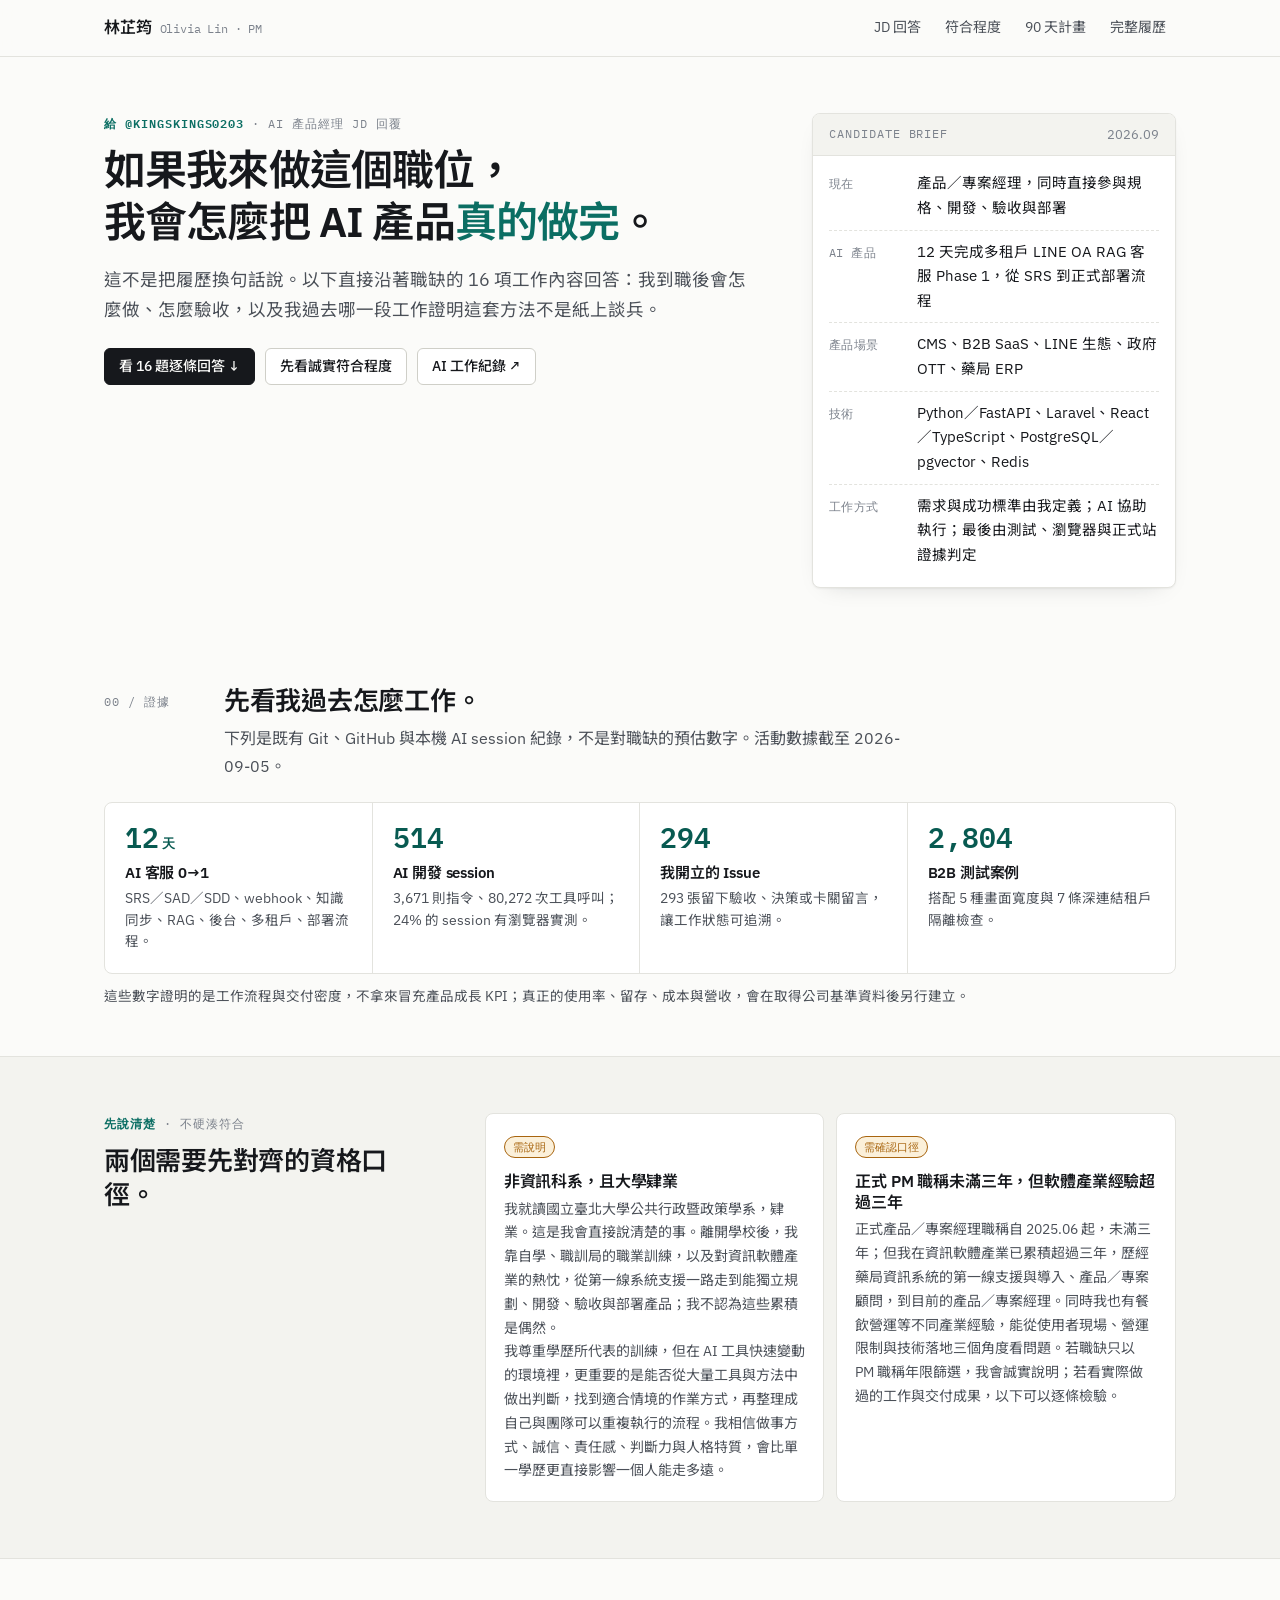
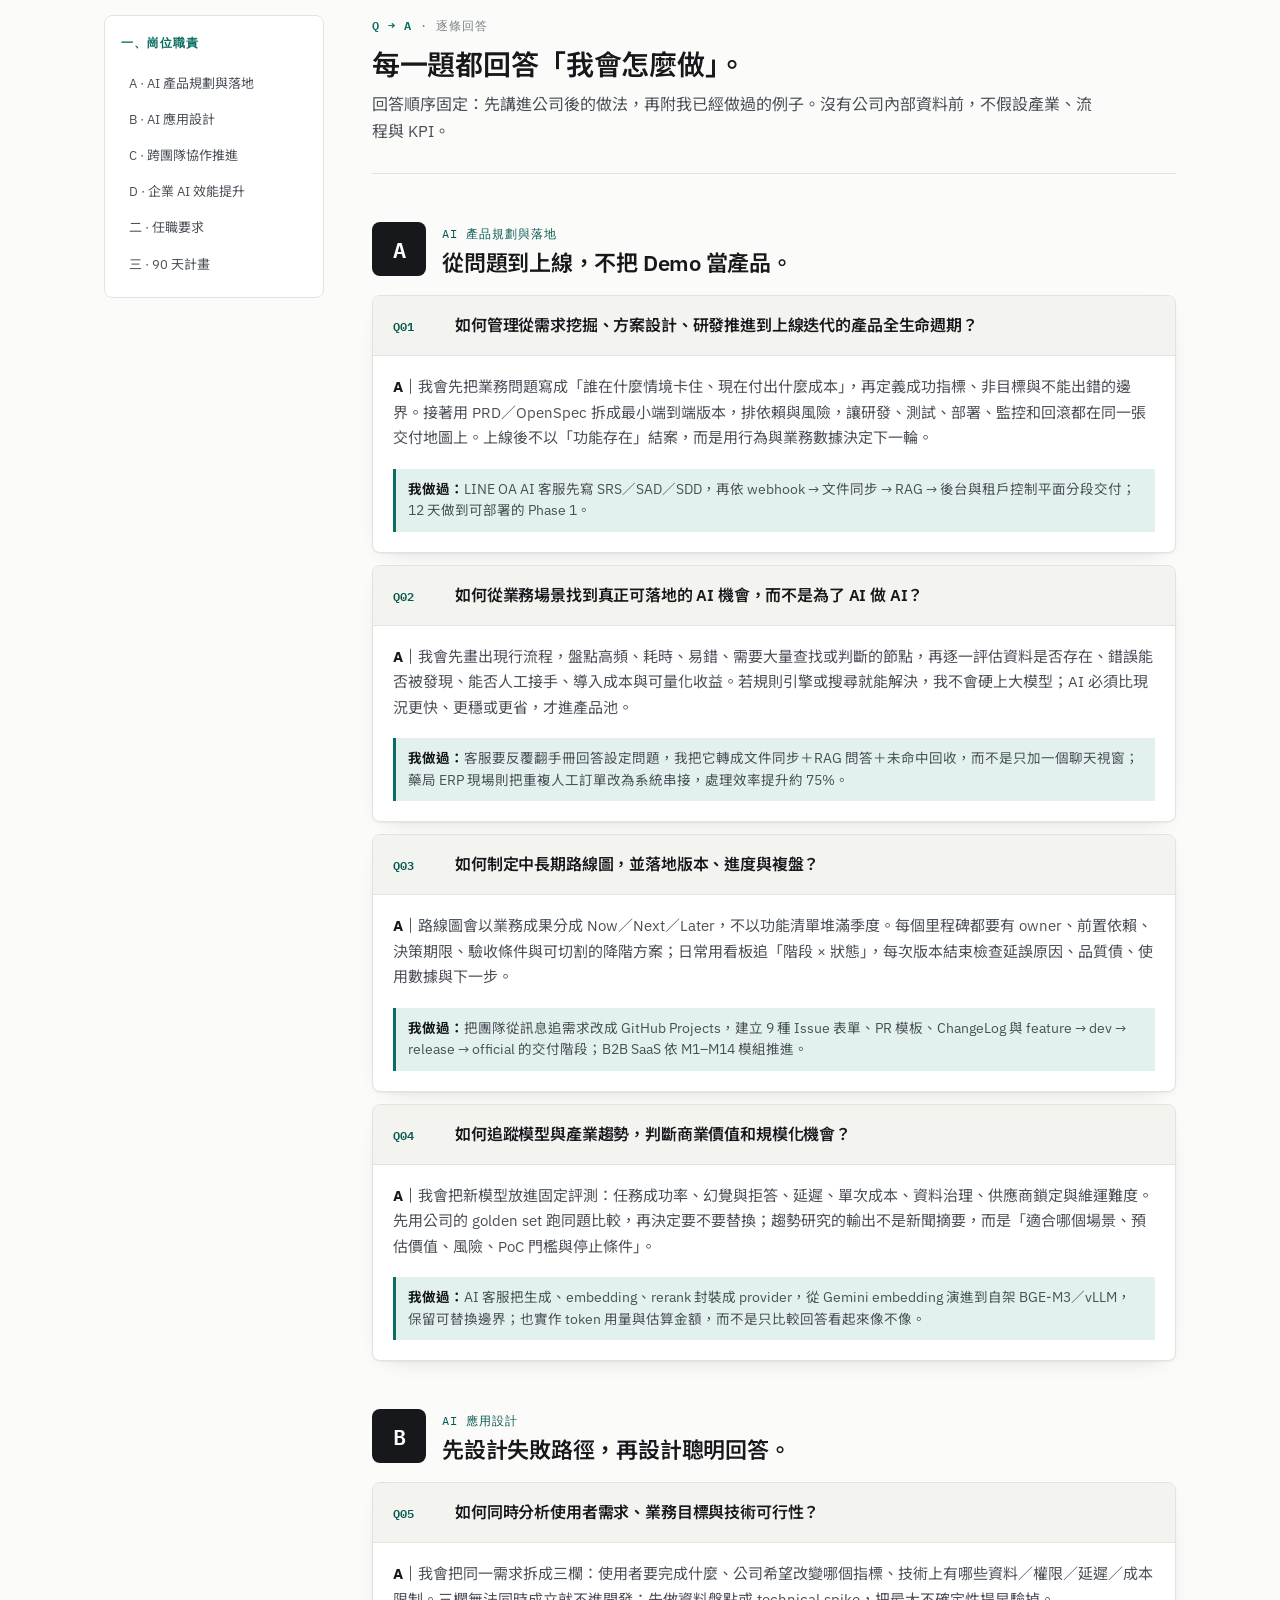
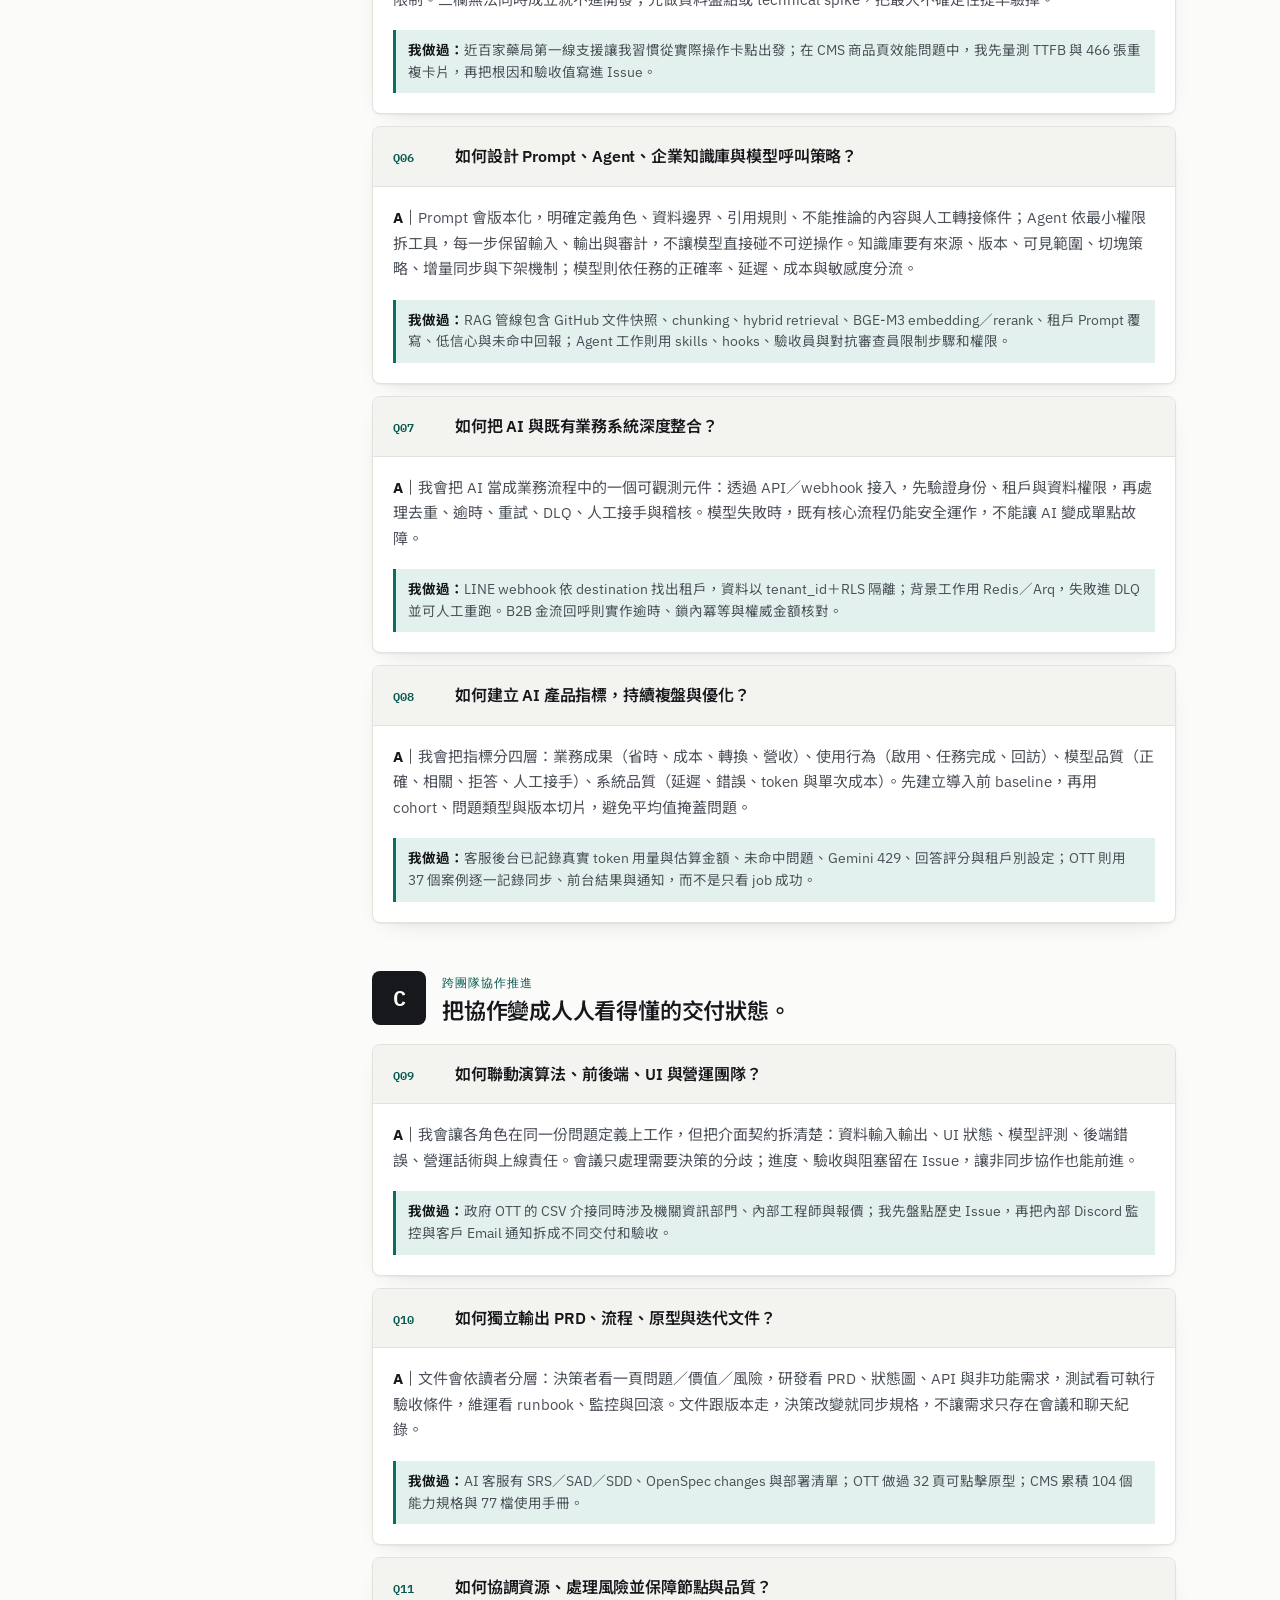
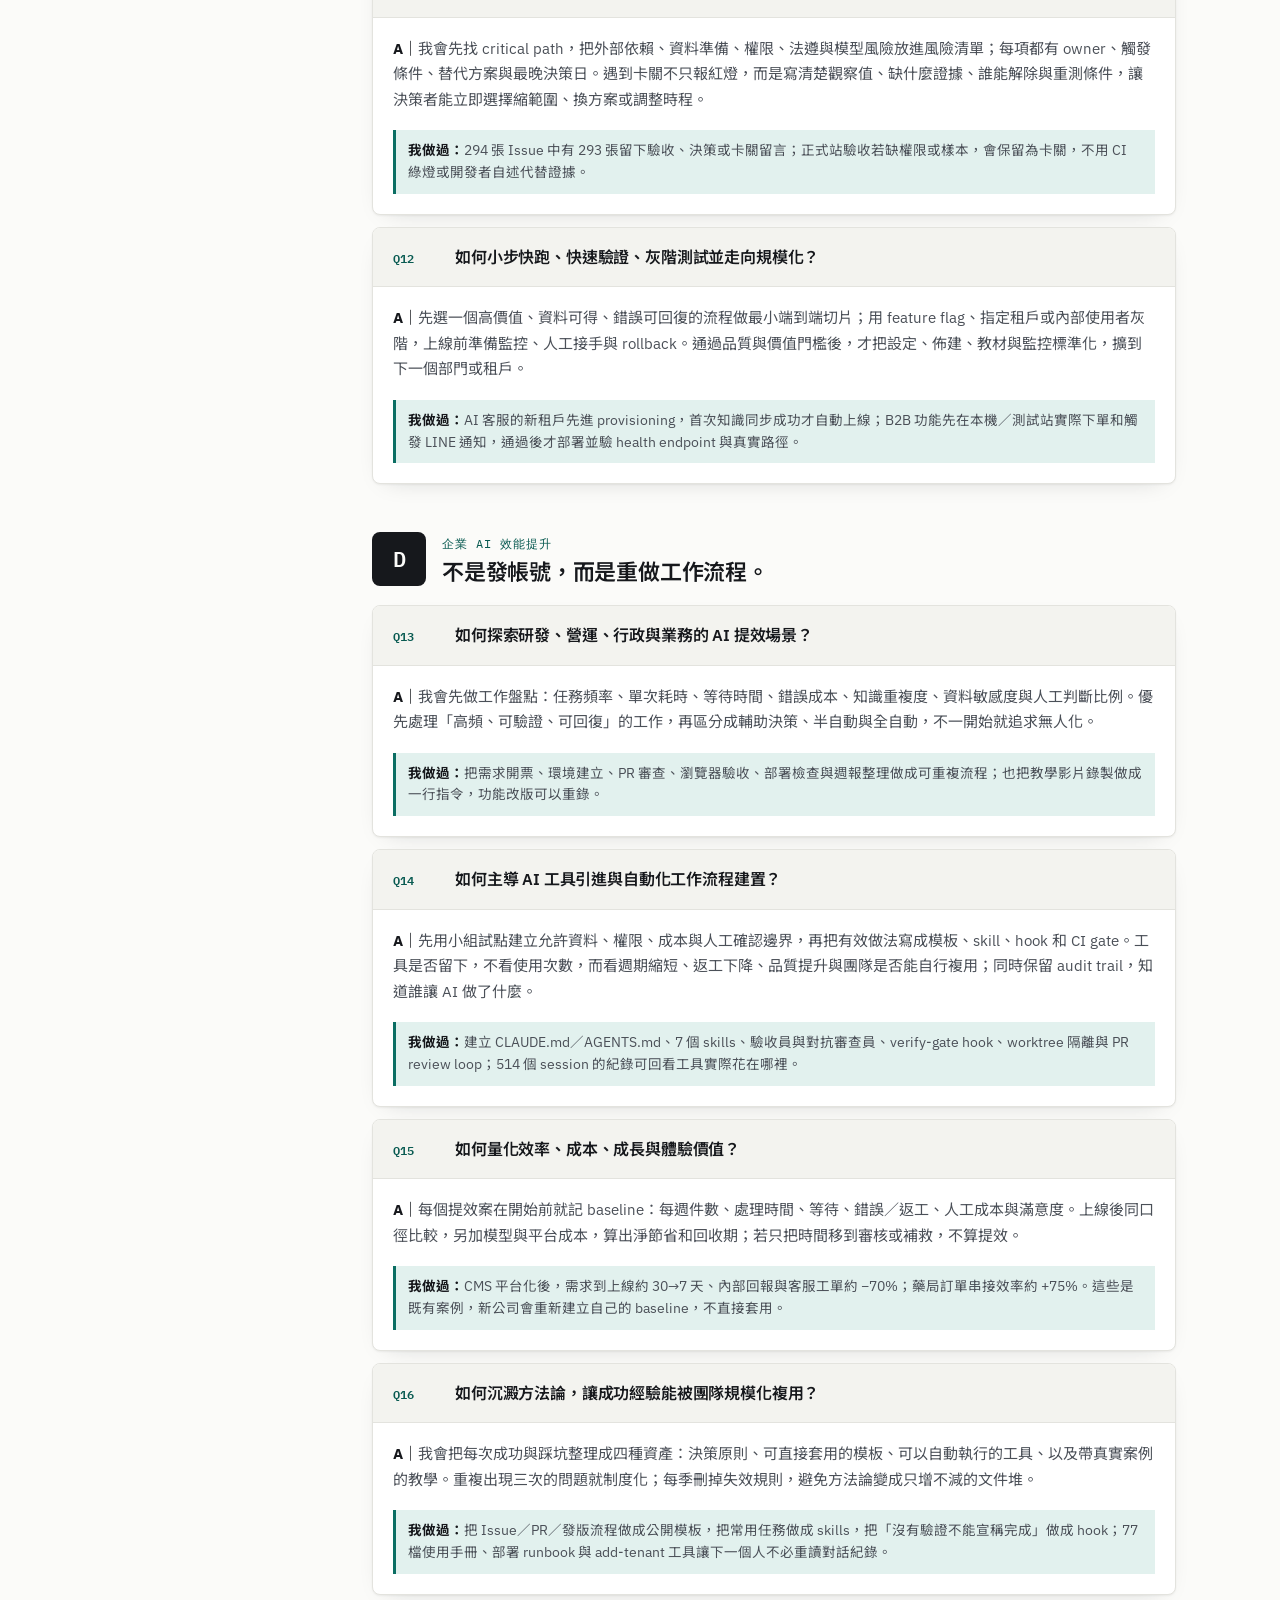
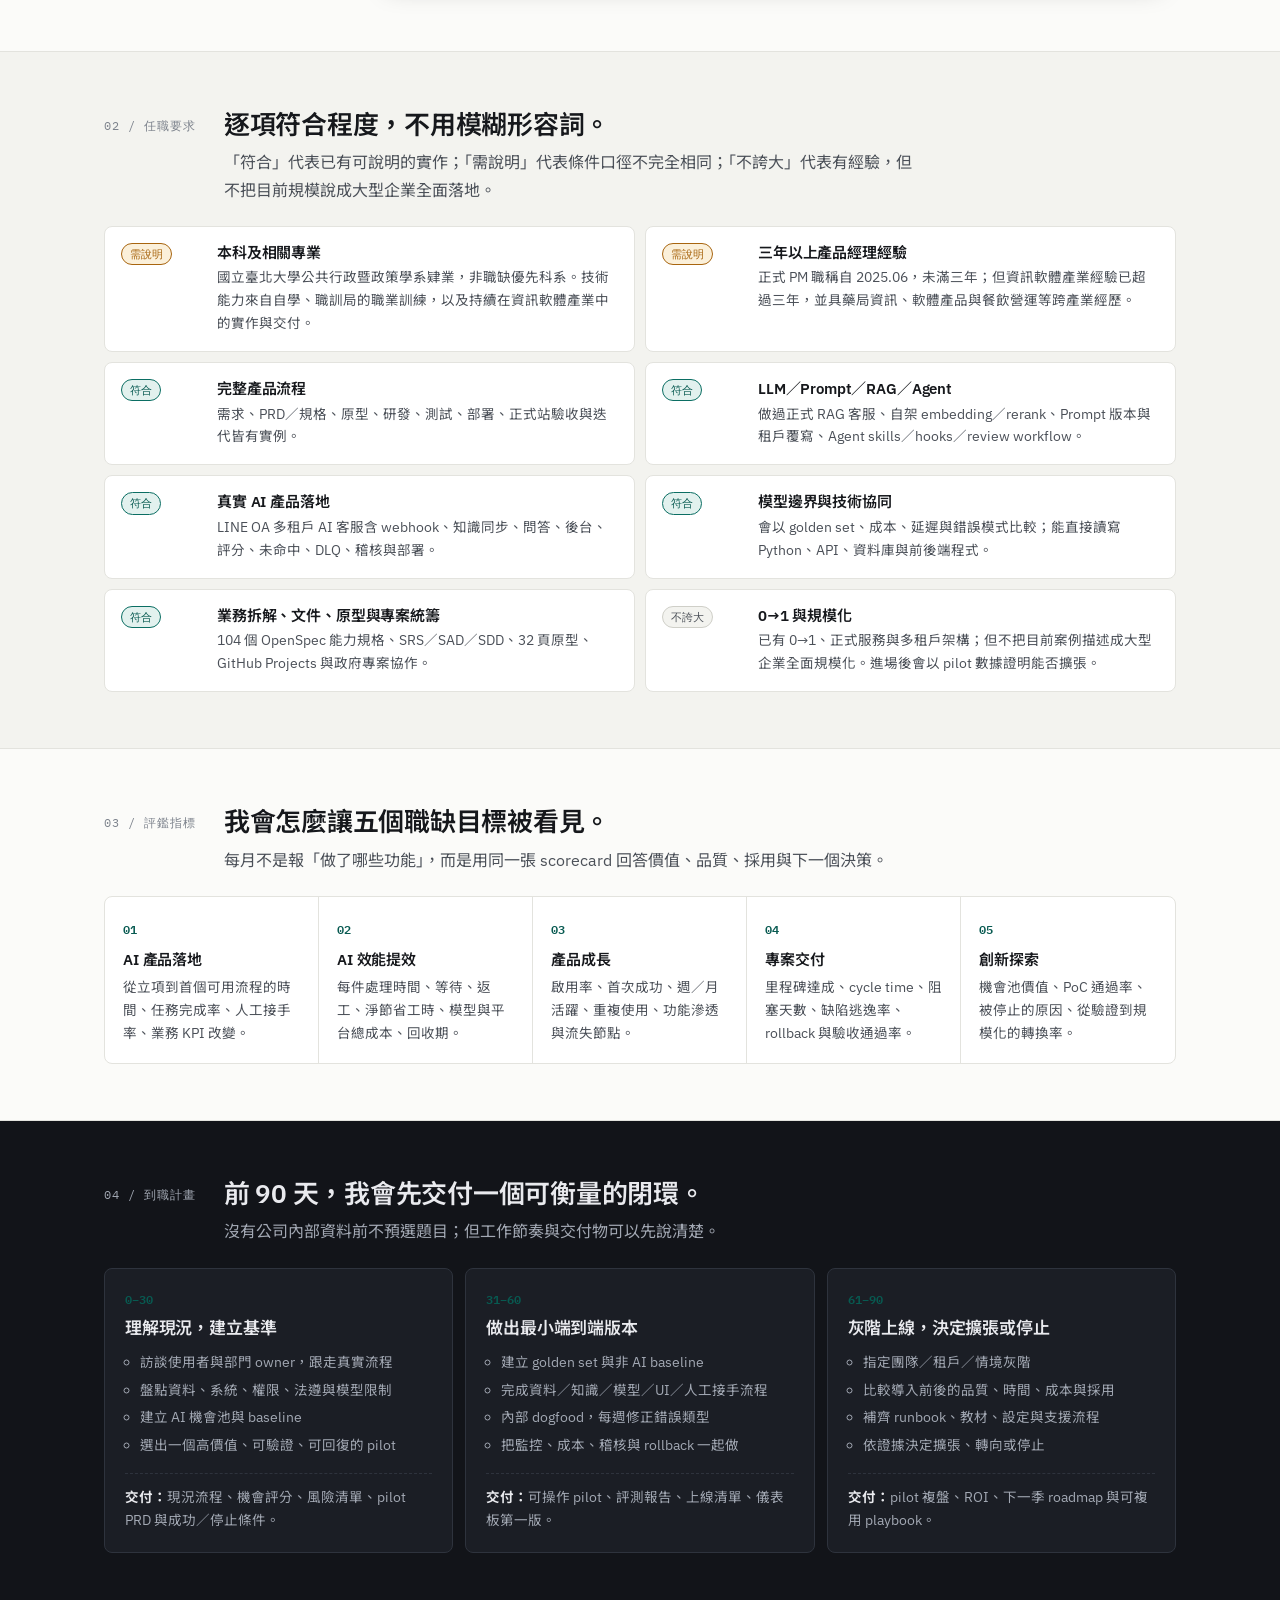
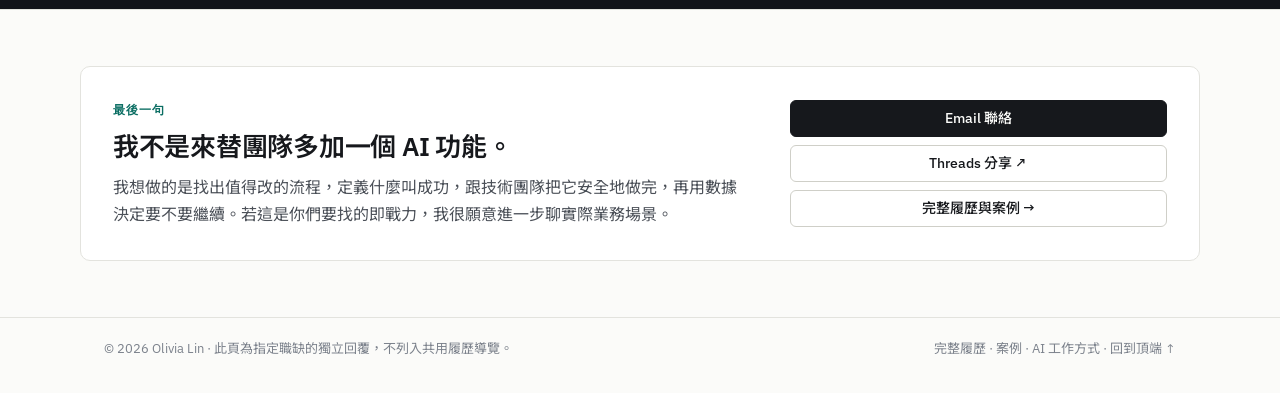
==== commit c26cb4c6: "調整【履歷網站/學歷經歷】補充肄業與跨產業背景" ====
--- a/kingskings0203/index.html
+++ b/kingskings0203/index.html
@@ -87,13 +87,14 @@
       <div class="honesty-cards">
         <article>
           <span class="status explain">需說明</span>
-          <h3>學歷不是資訊相關科系</h3>
-          <p>我是國立臺北大學公共行政暨政策學系。技術能力來自實際交付：Python、Laravel、React、API、資料庫、Docker、CI/CD，而不是科系名稱。</p>
+          <h3>非資訊科系，且大學肄業</h3>
+          <p>我就讀國立臺北大學公共行政暨政策學系，肄業。這是我會直接說清楚的事。離開學校後，我靠自學、職訓局的職業訓練，以及對資訊軟體產業的熱忱，從第一線系統支援一路走到能獨立規劃、開發、驗收與部署產品；我不認為這些累積是偶然。</p>
+          <p>我尊重學歷所代表的訓練，但在 AI 工具快速變動的環境裡，更重要的是能否從大量工具與方法中做出判斷，找到適合情境的作業方式，再整理成自己與團隊可以重複執行的流程。我相信做事方式、誠信、責任感、判斷力與人格特質，會比單一學歷更直接影響一個人能走多遠。</p>
         </article>
         <article>
           <span class="status explain">需確認口徑</span>
-          <h3>正式 PM 職稱未滿三年</h3>
-          <p>正式產品／專案經理從 2025.06 起；但從 2023.11 的藥局 ERP 導入與近百家現場需求開始，已持續做需求、系統導入、問題拆解、教育訓練與交付。若「三年」只看職稱，我不會說自己完全符合；若看實際職責與成果，以下可以逐條檢驗。</p>
+          <h3>正式 PM 職稱未滿三年，但軟體產業經驗超過三年</h3>
+          <p>正式產品／專案經理職稱自 2025.06 起，未滿三年；但我在資訊軟體產業已累積超過三年，歷經藥局資訊系統的第一線支援與導入、產品／專案顧問，到目前的產品／專案經理。同時我也有餐飲營運等不同產業經驗，能從使用者現場、營運限制與技術落地三個角度看問題。若職缺只以 PM 職稱年限篩選，我會誠實說明；若看實際做過的工作與交付成果，以下可以逐條檢驗。</p>
         </article>
       </div>
     </div>
@@ -243,8 +244,8 @@
         </div>
       </div>
       <div class="fit-list">
-        <article><span class="status explain">需說明</span><div><h3>本科及相關專業</h3><p>具學士學位，但為公共行政暨政策學系；技術能力由實作、程式碼與部署紀錄證明。</p></div></article>
-        <article><span class="status explain">需說明</span><div><h3>三年以上產品經理經驗</h3><p>正式 PM 職稱自 2025.06；產品相關工作範圍從 2023.11 的 ERP 導入、現場需求與系統改善開始。</p></div></article>
+        <article><span class="status explain">需說明</span><div><h3>本科及相關專業</h3><p>國立臺北大學公共行政暨政策學系肄業，非職缺優先科系。技術能力來自自學、職訓局的職業訓練，以及持續在資訊軟體產業中的實作與交付。</p></div></article>
+        <article><span class="status explain">需說明</span><div><h3>三年以上產品經理經驗</h3><p>正式 PM 職稱自 2025.06，未滿三年；但資訊軟體產業經驗已超過三年，並具藥局資訊、軟體產品與餐飲營運等跨產業經歷。</p></div></article>
         <article><span class="status yes">符合</span><div><h3>完整產品流程</h3><p>需求、PRD／規格、原型、研發、測試、部署、正式站驗收與迭代皆有實例。</p></div></article>
         <article><span class="status yes">符合</span><div><h3>LLM／Prompt／RAG／Agent</h3><p>做過正式 RAG 客服、自架 embedding／rerank、Prompt 版本與租戶覆寫、Agent skills／hooks／review workflow。</p></div></article>
         <article><span class="status yes">符合</span><div><h3>真實 AI 產品落地</h3><p>LINE OA 多租戶 AI 客服含 webhook、知識同步、問答、後台、評分、未命中、DLQ、稽核與部署。</p></div></article>
